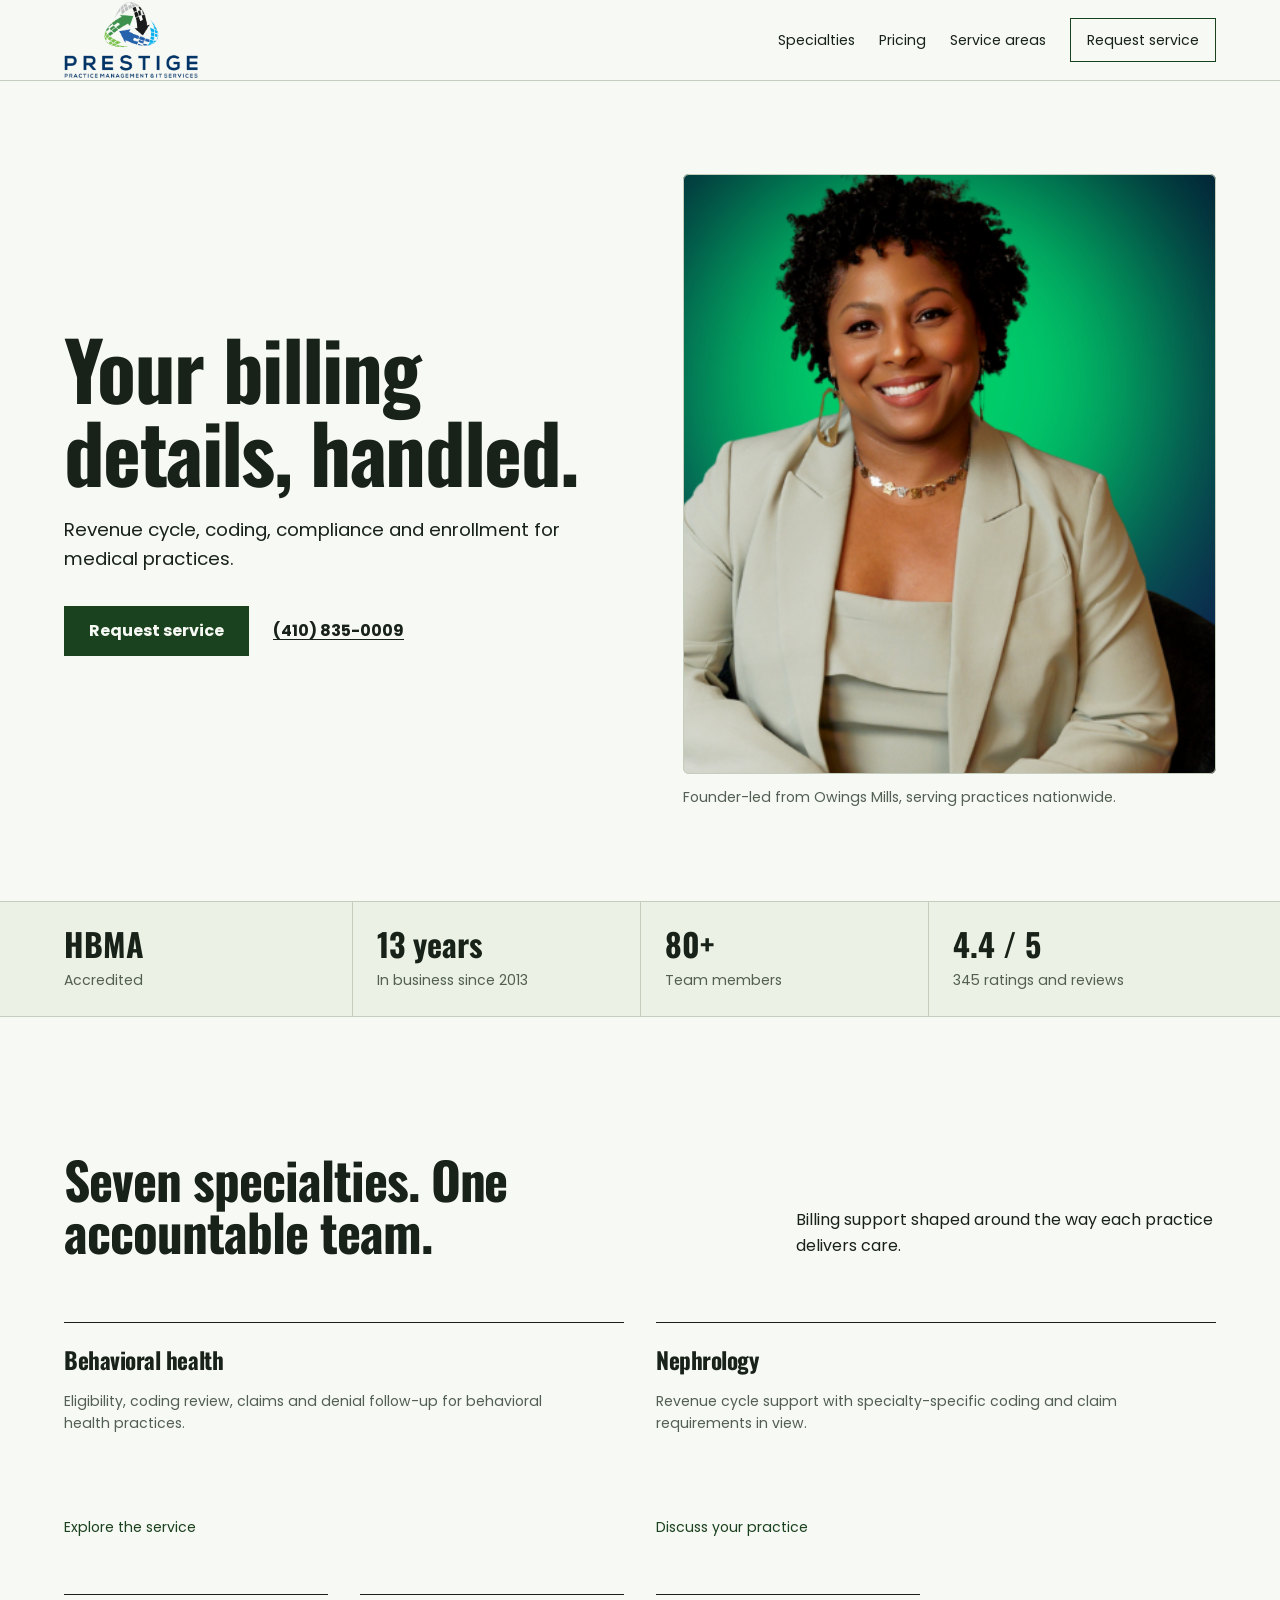
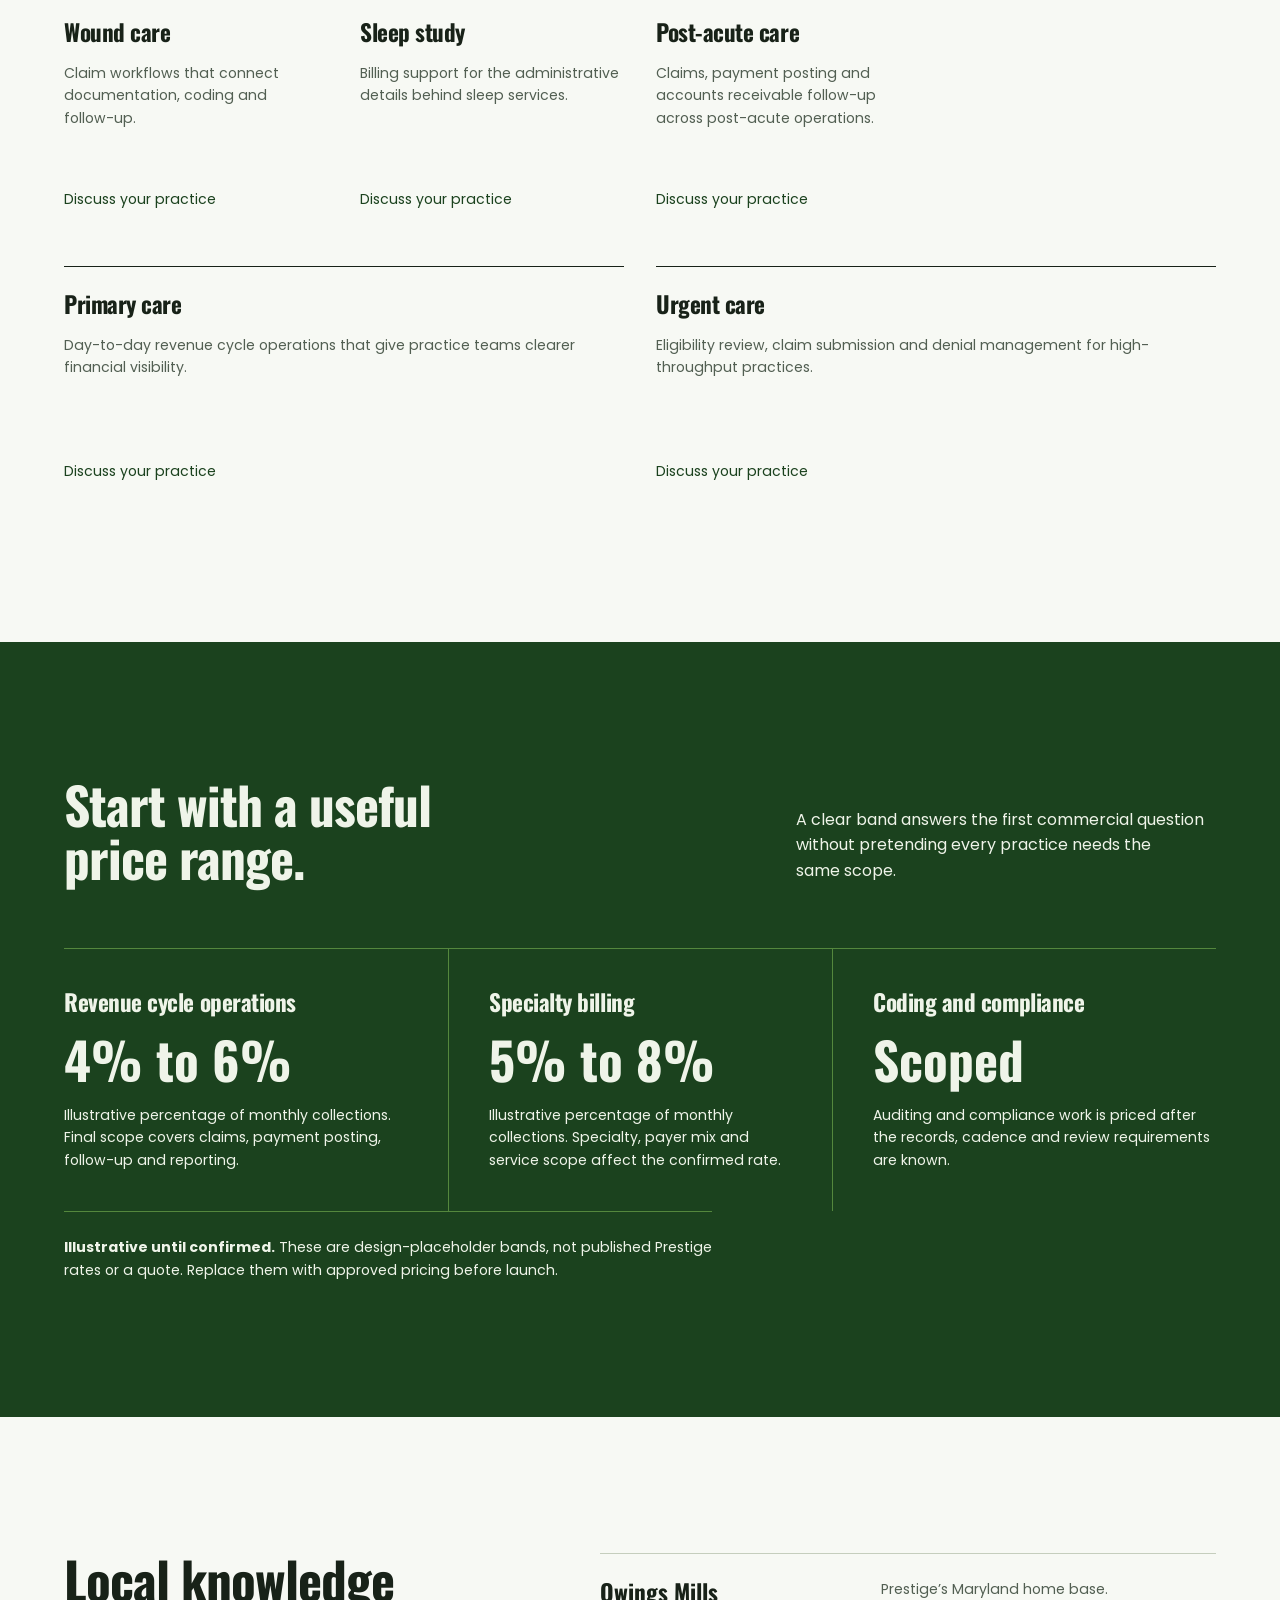
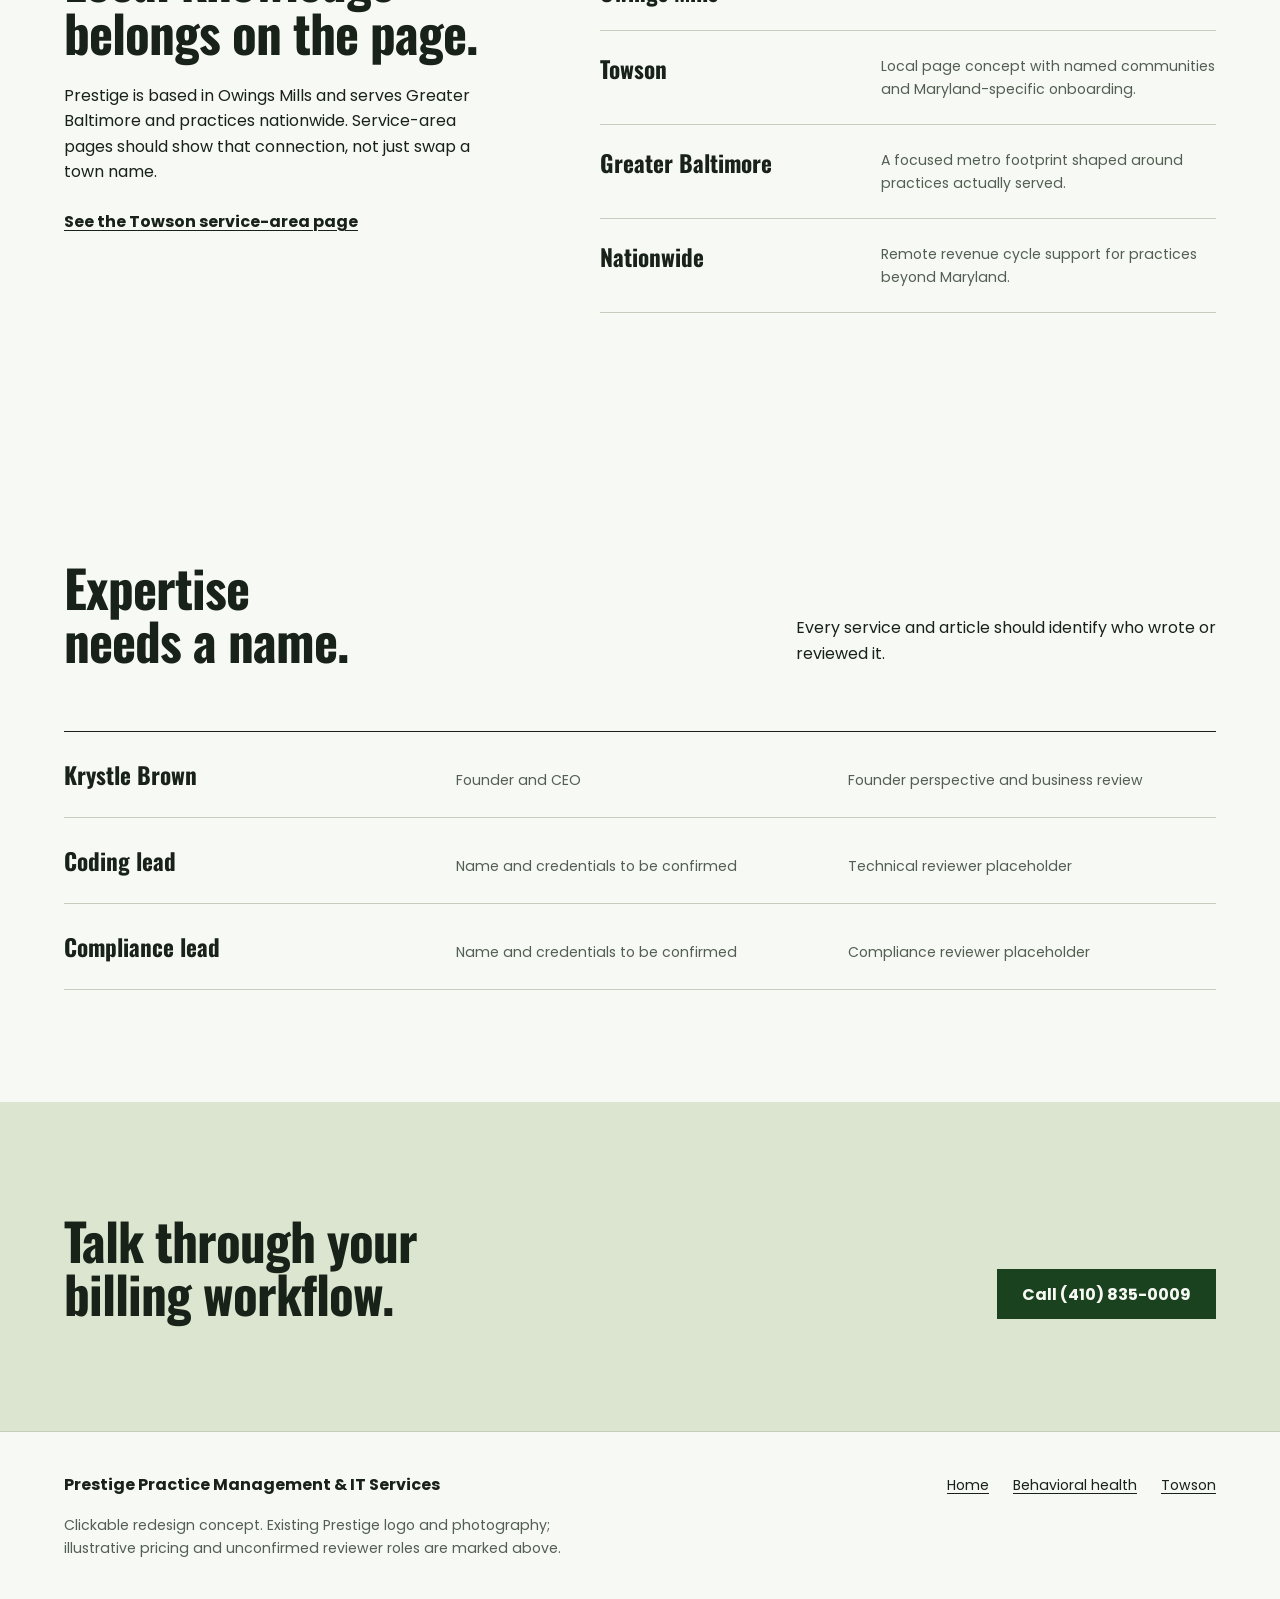
==== index.html @ cbd38032 "Add Prestige PMIT clickable redesign concept" ====
<!doctype html>
<html lang="en">
<head>
  <meta charset="utf-8">
  <meta name="viewport" content="width=device-width,initial-scale=1">
  <title>Prestige PMIT | Medical billing with a Maryland team</title>
  <meta name="description" content="A redesign concept for Prestige Practice Management & IT Services, an HBMA-accredited medical billing team in Owings Mills, Maryland.">
  <link rel="preload" href="assets/krystle-brown-portrait.png" as="image" fetchpriority="high">
  <link rel="stylesheet" href="styles.css">
  <script src="site.js" defer></script>
</head>
<body>
  <a class="skip" href="#main">Skip to content</a>
  <header class="site-header">
    <div class="container nav">
      <a class="brand" href="index.html" aria-label="Prestige PMIT home"><img src="assets/prestige-logo.png" width="1566" height="910" alt="Prestige Practice Management & IT Services"></a>
      <button class="menu-toggle" type="button" aria-expanded="false" aria-controls="nav-links">Menu</button>
      <ul class="nav-links" id="nav-links">
        <li><a href="#specialties">Specialties</a></li>
        <li><a href="#pricing">Pricing</a></li>
        <li><a href="towson.html">Service areas</a></li>
        <li><a class="nav-cta" href="#request">Request service</a></li>
      </ul>
    </div>
  </header>
  <main id="main">
    <section class="hero">
      <div class="container hero-grid">
        <div class="hero-copy">
          <h1>Your billing details, handled.</h1>
          <p class="lead">Revenue cycle, coding, compliance and enrollment for medical practices.</p>
          <div class="hero-actions">
            <a class="button" href="#request">Request service</a>
            <a class="text-link" href="tel:(410) 835-0009">(410) 835-0009</a>
          </div>
        </div>
        <figure class="hero-figure">
          <div class="hero-frame"><img src="assets/krystle-brown-portrait.png" width="400" height="600" alt="Krystle Brown, founder and CEO of Prestige PMIT" fetchpriority="high" decoding="async"></div>
          <figcaption>Founder-led from Owings Mills, serving practices nationwide.</figcaption>
        </figure>
      </div>
    </section>

    <section class="trust" aria-label="Business credentials">
      <div class="container trust-grid">
        <div class="fact"><strong>HBMA</strong><span>Accredited</span></div>
        <div class="fact"><strong>13 years</strong><span>In business since 2013</span></div>
        <div class="fact"><strong>80+</strong><span>Team members</span></div>
        <div class="fact"><strong>4.4 / 5</strong><span>345 ratings and reviews</span></div>
      </div>
    </section>

    <section class="section" id="specialties">
      <div class="container">
        <div class="section-head">
          <h2>Seven specialties. One accountable team.</h2>
          <p>Billing support shaped around the way each practice delivers care.</p>
        </div>
        <div class="specialty-grid">
          <article class="specialty"><a href="behavioral-health.html"><h3>Behavioral health</h3><p>Eligibility, coding review, claims and denial follow-up for behavioral health practices.</p><span class="service-meta">Explore the service</span></a></article>
          <article class="specialty"><a href="#request"><h3>Nephrology</h3><p>Revenue cycle support with specialty-specific coding and claim requirements in view.</p><span class="service-meta">Discuss your practice</span></a></article>
          <article class="specialty"><a href="#request"><h3>Wound care</h3><p>Claim workflows that connect documentation, coding and follow-up.</p><span class="service-meta">Discuss your practice</span></a></article>
          <article class="specialty"><a href="#request"><h3>Sleep study</h3><p>Billing support for the administrative details behind sleep services.</p><span class="service-meta">Discuss your practice</span></a></article>
          <article class="specialty"><a href="#request"><h3>Post-acute care</h3><p>Claims, payment posting and accounts receivable follow-up across post-acute operations.</p><span class="service-meta">Discuss your practice</span></a></article>
          <article class="specialty"><a href="#request"><h3>Primary care</h3><p>Day-to-day revenue cycle operations that give practice teams clearer financial visibility.</p><span class="service-meta">Discuss your practice</span></a></article>
          <article class="specialty"><a href="#request"><h3>Urgent care</h3><p>Eligibility review, claim submission and denial management for high-throughput practices.</p><span class="service-meta">Discuss your practice</span></a></article>
        </div>
      </div>
    </section>

    <section class="section pricing" id="pricing">
      <div class="container">
        <div class="section-head">
          <h2>Start with a useful price range.</h2>
          <p>A clear band answers the first commercial question without pretending every practice needs the same scope.</p>
        </div>
        <div class="price-grid">
          <article class="price"><h3>Revenue cycle operations</h3><div class="amount">4% to 6%</div><p>Illustrative percentage of monthly collections. Final scope covers claims, payment posting, follow-up and reporting.</p></article>
          <article class="price"><h3>Specialty billing</h3><div class="amount">5% to 8%</div><p>Illustrative percentage of monthly collections. Specialty, payer mix and service scope affect the confirmed rate.</p></article>
          <article class="price"><h3>Coding and compliance</h3><div class="amount">Scoped</div><p>Auditing and compliance work is priced after the records, cadence and review requirements are known.</p></article>
        </div>
        <p class="price-note"><strong>Illustrative until confirmed.</strong> These are design-placeholder bands, not published Prestige rates or a quote. Replace them with approved pricing before launch.</p>
      </div>
    </section>

    <section class="section">
      <div class="container local-grid">
        <div class="local-copy">
          <h2>Local knowledge belongs on the page.</h2>
          <p>Prestige is based in Owings Mills and serves Greater Baltimore and practices nationwide. Service-area pages should show that connection, not just swap a town name.</p>
          <a class="text-link" href="towson.html">See the Towson service-area page</a>
        </div>
        <ul class="town-list">
          <li><strong>Owings Mills</strong><span>Prestige’s Maryland home base.</span></li>
          <li><strong>Towson</strong><span>Local page concept with named communities and Maryland-specific onboarding.</span></li>
          <li><strong>Greater Baltimore</strong><span>A focused metro footprint shaped around practices actually served.</span></li>
          <li><strong>Nationwide</strong><span>Remote revenue cycle support for practices beyond Maryland.</span></li>
        </ul>
      </div>
    </section>

    <section class="section section--tight">
      <div class="container">
        <div class="section-head"><h2>Expertise needs a name.</h2><p>Every service and article should identify who wrote or reviewed it.</p></div>
        <div class="authors">
          <div class="author"><strong>Krystle Brown</strong><span>Founder and CEO</span><span>Founder perspective and business review</span></div>
          <div class="author"><strong>Coding lead</strong><span>Name and credentials to be confirmed</span><span>Technical reviewer placeholder</span></div>
          <div class="author"><strong>Compliance lead</strong><span>Name and credentials to be confirmed</span><span>Compliance reviewer placeholder</span></div>
        </div>
      </div>
    </section>

    <section class="close" id="request">
      <div class="container close-grid"><h2>Talk through your billing workflow.</h2><div class="hero-actions"><a class="button" href="tel:(410) 835-0009">Call (410) 835-0009</a></div></div>
    </section>
  </main>
  <footer class="site-footer">
    <div class="container">
      <div class="footer-grid"><strong>Prestige Practice Management & IT Services</strong><nav class="footer-links" aria-label="Footer"><a href="index.html">Home</a><a href="behavioral-health.html">Behavioral health</a><a href="towson.html">Towson</a></nav></div>
      <p class="prototype-note">Clickable redesign concept. Existing Prestige logo and photography; illustrative pricing and unconfirmed reviewer roles are marked above.</p>
    </div>
  </footer>
</body>
</html>
---- styles.css ----
/* Hallmark · theme: custom · idea: "A calm, exact practice ledger for a firm with real proof" · vibe: "editorial, precise, local, assured" · genre: editorial · job: hire · hero: asymmetric founder portrait · nav: quiet edge-aligned bar · footer: contact ledger · posture: committed · axes: light/grotesk-heavy/cool-green · imagery: existing Prestige brand assets
 * pre-emit critique: P4 H5 E4 S5 R4 V4 · weakest: R, seven services could become a generic grid; resolved with an uneven editorial index
 * hero-review: ship · 0 findings
 * finish-review: ship · 0 findings · gap: no before screenshots supplied
 */
@font-face{font-family:Oswald;src:url("assets/oswald.woff2") format("woff2");font-style:normal;font-weight:700;font-display:swap}
@font-face{font-family:Poppins;src:url("assets/poppins-regular.woff2") format("woff2");font-style:normal;font-weight:400;font-display:swap}
@font-face{font-family:Poppins;src:url("assets/poppins-bold.woff2") format("woff2");font-style:normal;font-weight:700;font-display:swap}
:root{
  --color-paper:oklch(98% .008 125);--color-paper-2:oklch(95% .018 125);--color-paper-3:oklch(91% .032 125);
  --color-ink:oklch(24% .025 145);--color-muted:oklch(47% .025 145);--color-rule:oklch(84% .025 130);
  --color-brand:oklch(57% .12 137);--color-brand-deep:oklch(34% .075 145);--color-brand-bright:oklch(76% .18 132);
  --color-accent-ink:oklch(98% .008 125);--color-focus:oklch(60% .17 137);--color-on-dark:oklch(96% .015 125);
  --font-display:Oswald,"Arial Narrow",sans-serif;--font-body:Poppins,system-ui,sans-serif;
  --text-display:clamp(3.6rem,6.3vw,6rem);--text-display-s:clamp(3rem,5vw,4.8rem);--text-section:clamp(2.5rem,4vw,3.6rem);--text-title:1.45rem;--text-lead:1.16rem;--text-md:1rem;--text-sm:.88rem;
  --space-3xs:2px;--space-2xs:4px;--space-xs:8px;--space-sm:12px;--space-md:16px;--space-lg:24px;--space-xl:40px;--space-2xl:64px;--space-3xl:96px;--space-4xl:144px;
  --section-gap-s:112px;--section-gap:136px;--container:1360px;--gutter:64px;--gap-columns:32px;
  --radius-card:6px;--dur-micro:120ms;--dur-short:220ms;--ease-out:cubic-bezier(.16,1,.3,1);--z-nav:300;
}
*{box-sizing:border-box}
html,body{overflow-x:clip}
html{scroll-behavior:smooth;scroll-padding-top:var(--space-3xl);scrollbar-color:var(--color-brand) var(--color-paper-2)}
body{margin:0;background:var(--color-paper);color:var(--color-ink);font-family:var(--font-body);font-size:var(--text-md);line-height:1.6;font-synthesis:none;caret-color:var(--color-brand)}
::selection{background:var(--color-brand-bright);color:var(--color-ink)}
img{display:block;max-width:100%}
a{color:inherit;text-decoration-thickness:1px;text-underline-offset:.2em}
button,a{touch-action:manipulation}
a:focus-visible,button:focus-visible,summary:focus-visible{outline:3px solid var(--color-focus);outline-offset:4px}
h1,h2,h3{margin:0;font-family:var(--font-display);font-weight:700;line-height:1.03;letter-spacing:-.02em;text-wrap:balance;overflow-wrap:break-word;min-width:0}
h1{font-size:var(--text-display);max-width:13ch}
h2{font-size:var(--text-section);max-width:16ch}
h3{font-size:var(--text-title);line-height:1.15;max-width:28ch}
p{margin:0;max-width:65ch;text-wrap:pretty}
ul,ol{margin:0;padding:0}
.container{width:100%;max-width:var(--container);margin-inline:auto;padding-inline:var(--gutter)}
.skip{position:absolute;left:var(--space-md);top:var(--space-md);transform:translateY(-200%);background:var(--color-ink);color:var(--color-on-dark);padding:var(--space-sm) var(--space-md);z-index:var(--z-nav)}
.skip:focus{transform:translateY(0)}
.site-header{border-bottom:1px solid var(--color-rule);background:var(--color-paper);position:relative;z-index:var(--z-nav)}
.nav{min-height:80px;display:flex;align-items:center;justify-content:space-between;gap:var(--space-lg)}
.brand{display:flex;align-items:center;gap:var(--space-md);text-decoration:none;flex-shrink:0}
.brand img{width:134px;height:78px;object-fit:contain}
.nav-links{display:flex;align-items:center;gap:var(--space-lg);list-style:none}
.nav-links a{font-size:var(--text-sm);text-decoration:none;white-space:nowrap}
.nav-links a:hover{color:var(--color-brand-deep);text-decoration:underline}
.nav-links .nav-cta{border:1px solid var(--color-brand-deep);min-height:44px;display:inline-flex;align-items:center;padding-inline:var(--space-md)}
.menu-toggle{display:none;border:1px solid var(--color-rule);background:var(--color-paper);color:var(--color-ink);font:var(--text-md) var(--font-body);min-height:44px;padding-inline:var(--space-md)}
.hero{padding-block:var(--space-xl);min-height:calc(100svh - 80px);display:flex;align-items:center}
.hero-grid{display:grid;grid-template-columns:minmax(0,1.02fr) minmax(0,.98fr);gap:var(--space-2xl);align-items:center;width:100%}
.hero-copy{display:flex;flex-direction:column;align-items:flex-start;gap:var(--space-lg)}
.hero-copy .lead{font-size:var(--text-lead);line-height:1.55;max-width:46ch}
.hero-actions{display:flex;align-items:center;gap:var(--space-lg);flex-wrap:wrap;padding-top:var(--space-xs)}
.button{display:inline-flex;align-items:center;justify-content:center;min-height:50px;padding-inline:var(--space-lg);border:1px solid var(--color-brand-deep);background:var(--color-brand-deep);color:var(--color-accent-ink);font-weight:700;text-decoration:none;white-space:nowrap;transition:background-color var(--dur-micro) var(--ease-out)}
.button:hover,.button:active{background:var(--color-brand)}
.button:disabled,.menu-toggle:disabled{opacity:.55;cursor:not-allowed}
.text-link{font-weight:700;white-space:nowrap}
.hero-figure{margin:0;min-width:0}
.hero-frame{aspect-ratio:4/4.5;overflow:hidden;border-radius:var(--radius-card);outline:1px solid var(--color-rule);outline-offset:-1px;background:var(--color-paper-2)}
.hero-frame img{width:100%;height:100%;object-fit:cover;object-position:76% center}
.hero-figure figcaption{padding-top:var(--space-sm);font-size:var(--text-sm);color:var(--color-muted);font-variant-numeric:tabular-nums}
.trust{border-block:1px solid var(--color-rule);background:var(--color-paper-2)}
.trust-grid{display:grid;grid-template-columns:repeat(4,minmax(0,1fr))}
.fact{padding-block:var(--space-lg);padding-inline:var(--space-lg);border-left:1px solid var(--color-rule)}
.fact:first-child{border-left:0;padding-left:0}
.fact:last-child{padding-right:0}
.fact strong{display:block;font-family:var(--font-display);font-size:2rem;line-height:1.1;font-variant-numeric:tabular-nums}
.fact span{display:block;font-size:var(--text-sm);color:var(--color-muted);padding-top:var(--space-xs)}
.section{padding-block:var(--section-gap)}
.section--tight{padding-block:var(--section-gap-s)}
.section-head{display:grid;grid-template-columns:minmax(0,1fr) minmax(0,1fr);gap:var(--gap-columns);align-items:end;padding-bottom:var(--space-2xl)}
.section-head p{max-width:42ch;justify-self:end}
.specialty-grid{display:grid;grid-template-columns:repeat(12,minmax(0,1fr));gap:var(--gap-columns)}
.specialty{grid-column:span 3;border-top:1px solid var(--color-ink);padding-block:var(--space-lg);display:flex;flex-direction:column;gap:var(--space-md);min-height:240px}
.specialty:nth-child(1),.specialty:nth-child(2){grid-column:span 6}
.specialty:nth-child(6),.specialty:nth-child(7){grid-column:span 6}
.specialty p{font-size:var(--text-sm);color:var(--color-muted)}
.specialty a{display:flex;flex-direction:column;gap:var(--space-md);text-decoration:none;flex:1}
.specialty a:hover h3{color:var(--color-brand-deep);text-decoration:underline;text-decoration-thickness:1px}
.specialty .service-meta{margin-top:auto;font-size:var(--text-sm);color:var(--color-brand-deep)}
.pricing{background:var(--color-brand-deep);color:var(--color-on-dark)}
.pricing .section-head p{color:var(--color-on-dark)}
.price-grid{display:grid;grid-template-columns:repeat(3,minmax(0,1fr));border-top:1px solid var(--color-brand)}
.price{padding-block:var(--space-xl);padding-inline:var(--space-xl);border-left:1px solid var(--color-brand)}
.price:first-child{border-left:0;padding-left:0}
.price:last-child{padding-right:0}
.price h3{font-size:var(--text-title)}
.price .amount{font-family:var(--font-display);font-size:clamp(2.8rem,4vw,4.2rem);line-height:1.1;padding-block:var(--space-md);font-variant-numeric:tabular-nums}
.price p{font-size:var(--text-sm);max-width:45ch;font-variant-numeric:tabular-nums}
.price-note{border-top:1px solid var(--color-brand);padding-top:var(--space-lg);font-size:var(--text-sm);max-width:72ch;font-variant-numeric:tabular-nums}
.local-grid{display:grid;grid-template-columns:minmax(0,5fr) minmax(0,7fr);gap:var(--space-3xl);align-items:start}
.local-copy{display:flex;flex-direction:column;gap:var(--space-lg);align-items:flex-start}
.town-list{list-style:none;border-top:1px solid var(--color-rule)}
.town-list li{display:grid;grid-template-columns:minmax(0,1fr) minmax(0,1.3fr);gap:var(--space-lg);padding-block:var(--space-lg);border-bottom:1px solid var(--color-rule)}
.town-list strong{font-family:var(--font-display);font-size:var(--text-title);line-height:1.2}
.town-list span{color:var(--color-muted);font-size:var(--text-sm)}
.authors{border-top:1px solid var(--color-ink)}
.author{display:grid;grid-template-columns:minmax(0,4fr) minmax(0,4fr) minmax(0,4fr);gap:var(--space-lg);padding-block:var(--space-lg);border-bottom:1px solid var(--color-rule);align-items:baseline}
.author strong{font-family:var(--font-display);font-size:var(--text-title)}
.author span{font-size:var(--text-sm);color:var(--color-muted)}
.close{padding-block:var(--section-gap-s);background:var(--color-paper-3)}
.close-grid{display:flex;align-items:end;justify-content:space-between;gap:var(--space-xl)}
.close h2{max-width:14ch}
.site-footer{padding-block:var(--space-xl);border-top:1px solid var(--color-rule)}
.footer-grid{display:flex;align-items:center;justify-content:space-between;gap:var(--space-lg)}
.footer-links{display:flex;gap:var(--space-lg);flex-wrap:wrap;font-size:var(--text-sm)}
.prototype-note{font-size:var(--text-sm);color:var(--color-muted);max-width:60ch;padding-top:var(--space-md)}
.page-intro{padding-block:var(--space-xl);border-bottom:1px solid var(--color-rule)}
.page-intro .container{display:flex;justify-content:space-between;gap:var(--space-lg);font-size:var(--text-sm);color:var(--color-muted)}
.breadcrumbs{display:flex;gap:var(--space-sm);list-style:none;flex-wrap:wrap}
.breadcrumbs a{white-space:nowrap}
.split{display:grid;grid-template-columns:minmax(0,5fr) minmax(0,7fr);gap:var(--space-3xl);align-items:start}
.split-copy{display:flex;flex-direction:column;gap:var(--space-lg)}
.check-list{list-style:none;border-top:1px solid var(--color-ink)}
.check-list li{padding-block:var(--space-lg);border-bottom:1px solid var(--color-rule);display:grid;grid-template-columns:minmax(0,1fr) minmax(0,1.4fr);gap:var(--space-lg)}
.check-list strong{font-family:var(--font-display);font-size:var(--text-title);line-height:1.2}
.check-list span{font-size:var(--text-sm);color:var(--color-muted)}
.steps{counter-reset:steps;list-style:none;display:grid;grid-template-columns:repeat(4,minmax(0,1fr));gap:var(--gap-columns)}
.steps li{counter-increment:steps;border-top:1px solid var(--color-ink);padding-top:var(--space-lg)}
.steps li::before{content:counter(steps);display:block;font-family:var(--font-display);font-size:3rem;line-height:1;color:var(--color-brand);font-variant-numeric:tabular-nums;padding-bottom:var(--space-lg)}
.steps h3{padding-bottom:var(--space-md)}
.steps p{font-size:var(--text-sm);color:var(--color-muted)}
.byline{display:flex;gap:var(--space-lg);align-items:center;border-block:1px solid var(--color-rule);padding-block:var(--space-lg)}
.byline img{width:72px;height:72px;object-fit:cover;object-position:90% center;border-radius:50%}
.byline p{font-size:var(--text-sm)}
.table-wrap{overflow-x:auto}
table{width:100%;border-collapse:collapse;text-align:left}
th{font-size:var(--text-sm);font-weight:700;color:var(--color-muted);padding-block:var(--space-md);border-bottom:1px solid var(--color-ink);white-space:nowrap}
td{padding-block:var(--space-lg);padding-right:var(--space-lg);border-bottom:1px solid var(--color-rule);vertical-align:top}
td:first-child{font-weight:700}
.faq{border-top:1px solid var(--color-ink)}
details{border-bottom:1px solid var(--color-rule)}
summary{cursor:pointer;list-style:none;font-family:var(--font-display);font-size:var(--text-title);line-height:1.3;padding-block:var(--space-lg);padding-right:var(--space-xl);position:relative}
summary::-webkit-details-marker{display:none}
summary::after{content:"+";position:absolute;right:0;top:var(--space-lg);font-family:var(--font-body)}
details[open] summary::after{content:"−"}
details p{padding-bottom:var(--space-lg);max-width:62ch}
@media(max-width:1100px){
  :root{--gutter:40px;--gap-columns:24px}
  .nav-links{gap:var(--space-md)}
  .nav-links a{font-size:var(--text-sm)}
  .brand img{width:112px}
  .hero-grid{gap:var(--space-xl)}
  .specialty{grid-column:span 6}
}
@media(max-width:800px){
  :root{--gutter:24px;--section-gap:96px;--section-gap-s:80px;--text-display:clamp(3.2rem,10vw,4.8rem);--text-section:clamp(2.35rem,8vw,3.3rem)}
  .menu-toggle{display:block}
  .nav-links{display:none;position:absolute;left:0;right:0;top:80px;background:var(--color-paper);border-bottom:1px solid var(--color-rule);padding:var(--space-lg) var(--gutter);flex-direction:column;align-items:flex-start}
  .nav-links.is-open{display:flex}
  .hero{min-height:auto;padding-block:var(--space-2xl)}
  .hero-grid,.section-head,.local-grid,.split{grid-template-columns:minmax(0,1fr);gap:var(--space-xl)}
  .hero-frame{aspect-ratio:4/4}
  .section-head p{justify-self:start}
  .trust-grid{grid-template-columns:repeat(2,minmax(0,1fr))}
  .fact:nth-child(3){border-left:0;padding-left:0}
  .fact:nth-child(n+3){border-top:1px solid var(--color-rule)}
  .price-grid{grid-template-columns:minmax(0,1fr)}
  .price{border-left:0;border-top:1px solid var(--color-brand);padding-inline:0}
  .price:first-child{border-top:0}
  .steps{grid-template-columns:repeat(2,minmax(0,1fr))}
  .close-grid,.footer-grid{align-items:flex-start;flex-direction:column}
}
@media(max-width:520px){
  :root{--gutter:20px;--gap-columns:16px}
  .brand img{width:102px;height:64px}
  .nav{min-height:72px}
  .nav-links{top:72px}
  .hero{padding-block:var(--space-xl)}
  .hero-copy{gap:var(--space-md)}
  .hero-actions{align-items:flex-start;flex-direction:column;gap:var(--space-md)}
  .hero-frame{aspect-ratio:4/4.2}
  .trust-grid{grid-template-columns:minmax(0,1fr)}
  .fact,.fact:first-child,.fact:nth-child(3){border-left:0;border-top:1px solid var(--color-rule);padding-inline:0}
  .fact:first-child{border-top:0}
  .specialty-grid{grid-template-columns:minmax(0,1fr)}
  .specialty,.specialty:nth-child(1),.specialty:nth-child(2),.specialty:nth-child(6),.specialty:nth-child(7){grid-column:1;min-height:0}
  .author{grid-template-columns:minmax(0,1fr);gap:var(--space-xs)}
  .town-list li,.check-list li{grid-template-columns:minmax(0,1fr);gap:var(--space-sm)}
  .steps{grid-template-columns:minmax(0,1fr)}
  .page-intro .container{flex-direction:column;gap:var(--space-xs)}
  .byline{align-items:flex-start}
  .table-wrap{overflow:visible}
  .table-wrap table,.table-wrap tbody,.table-wrap tr,.table-wrap td{display:block;width:100%}
  .table-wrap thead{display:none}
  .table-wrap tr{padding-block:var(--space-md);border-bottom:1px solid var(--color-brand)}
  .table-wrap td{border:0;padding-block:var(--space-xs);padding-right:0;font-variant-numeric:tabular-nums}
  .table-wrap td::before{content:attr(data-label);display:block;font-size:var(--text-sm);font-weight:400;color:var(--color-on-dark);padding-bottom:var(--space-2xs)}
  .footer-links{flex-direction:column;gap:var(--space-md)}
}
@media(prefers-reduced-motion:reduce){html{scroll-behavior:auto}.button{transition:none}}
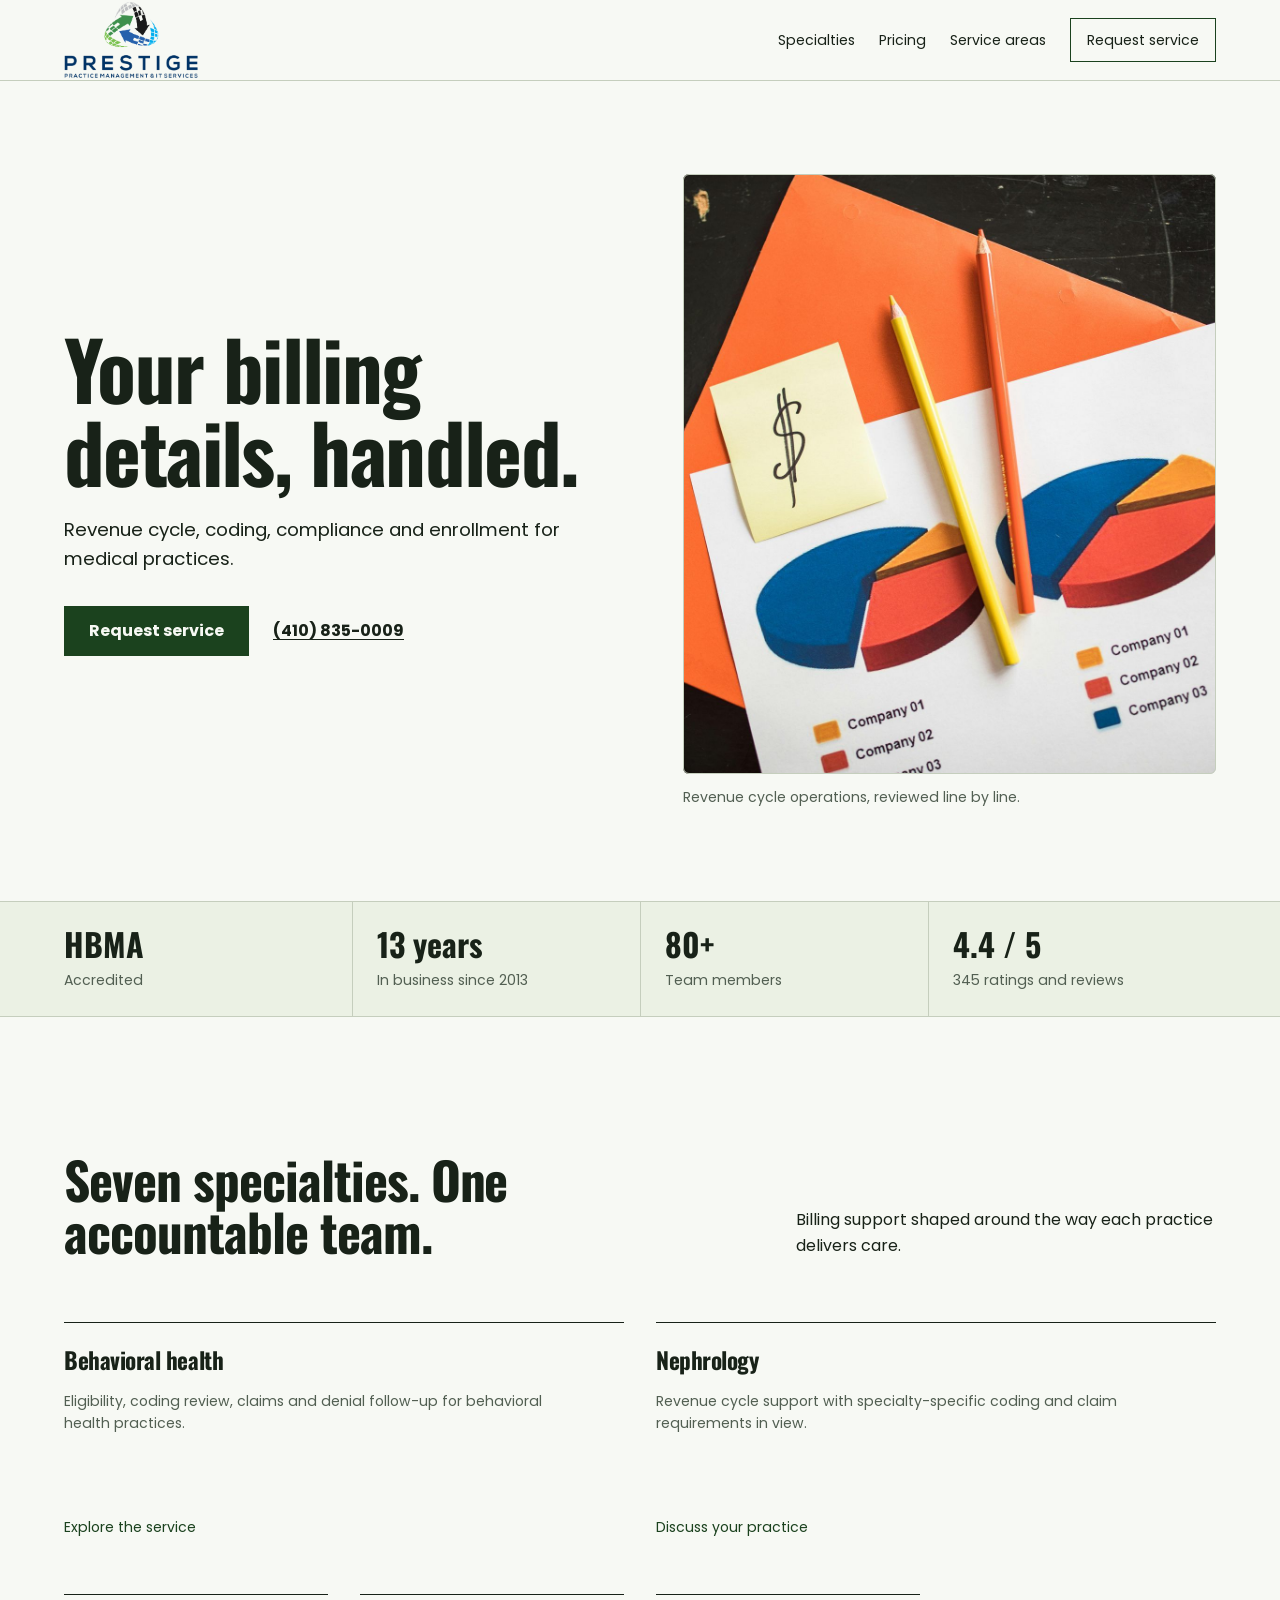
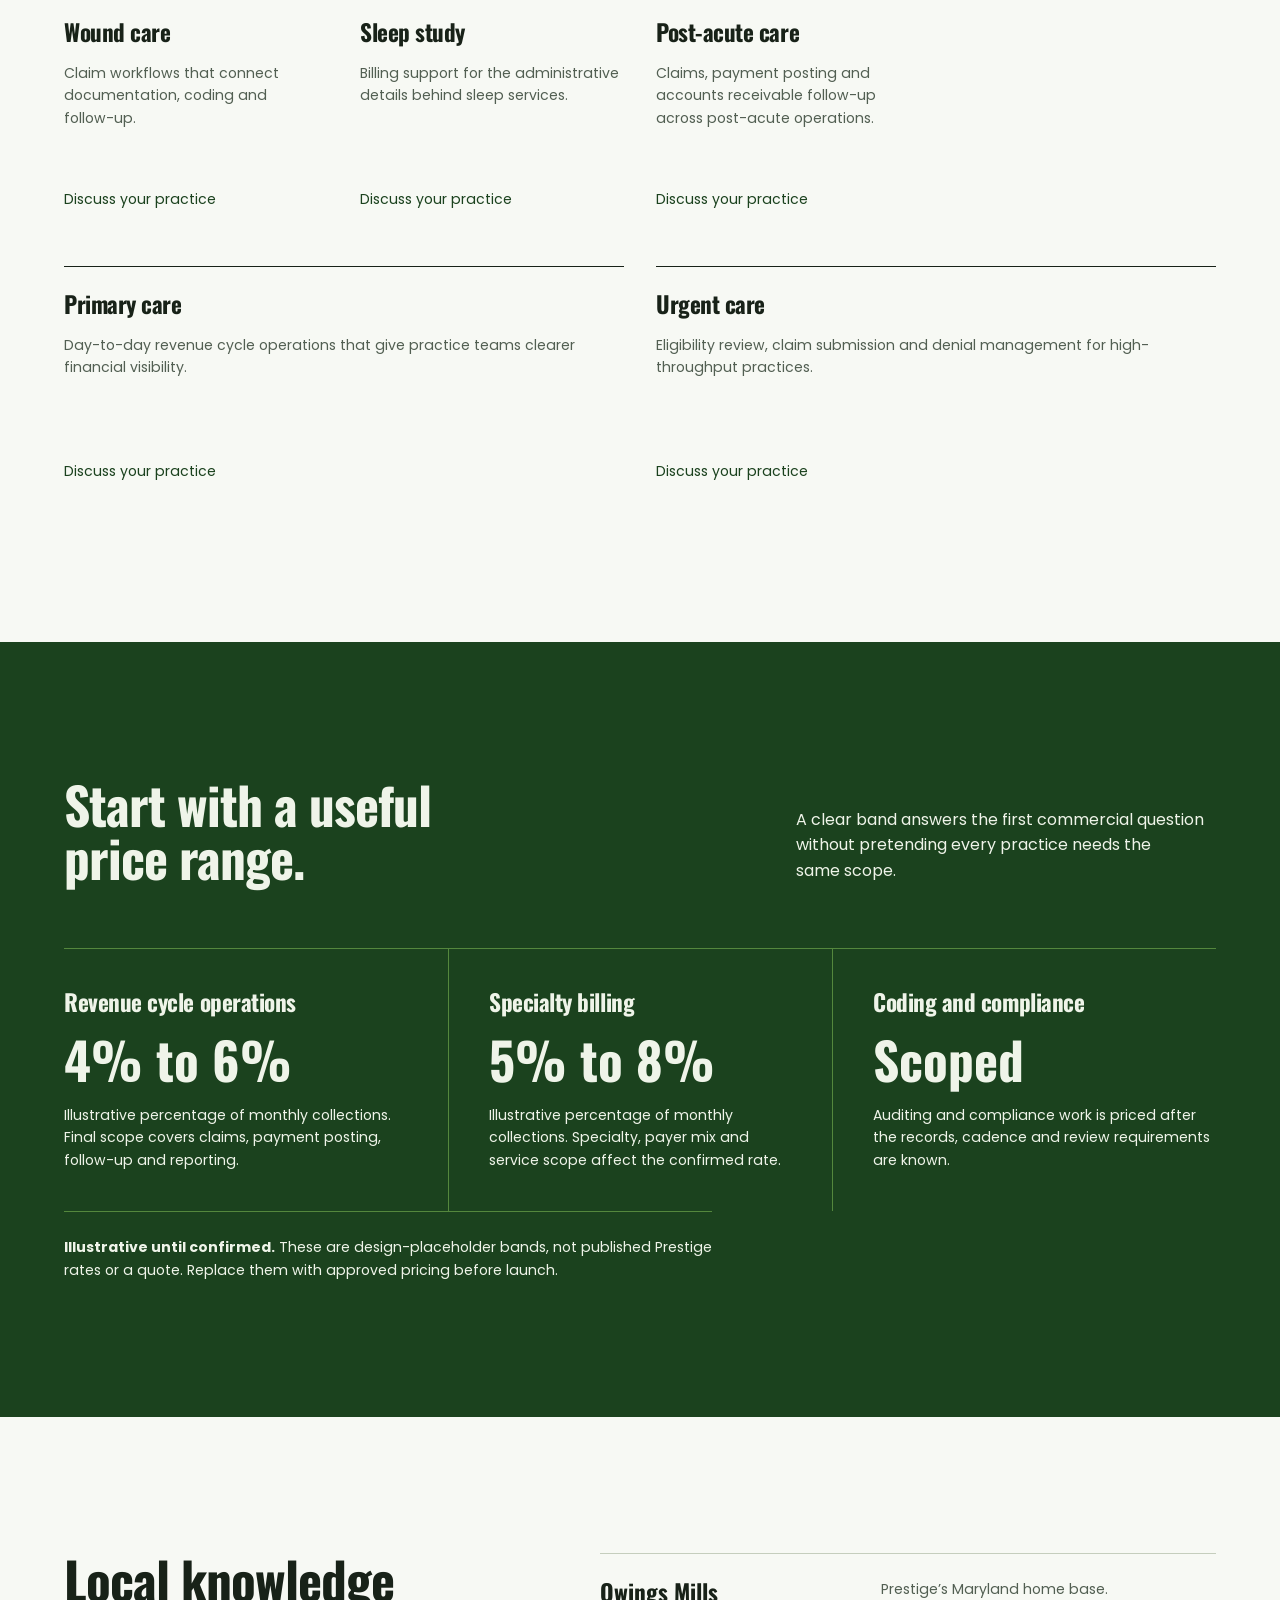
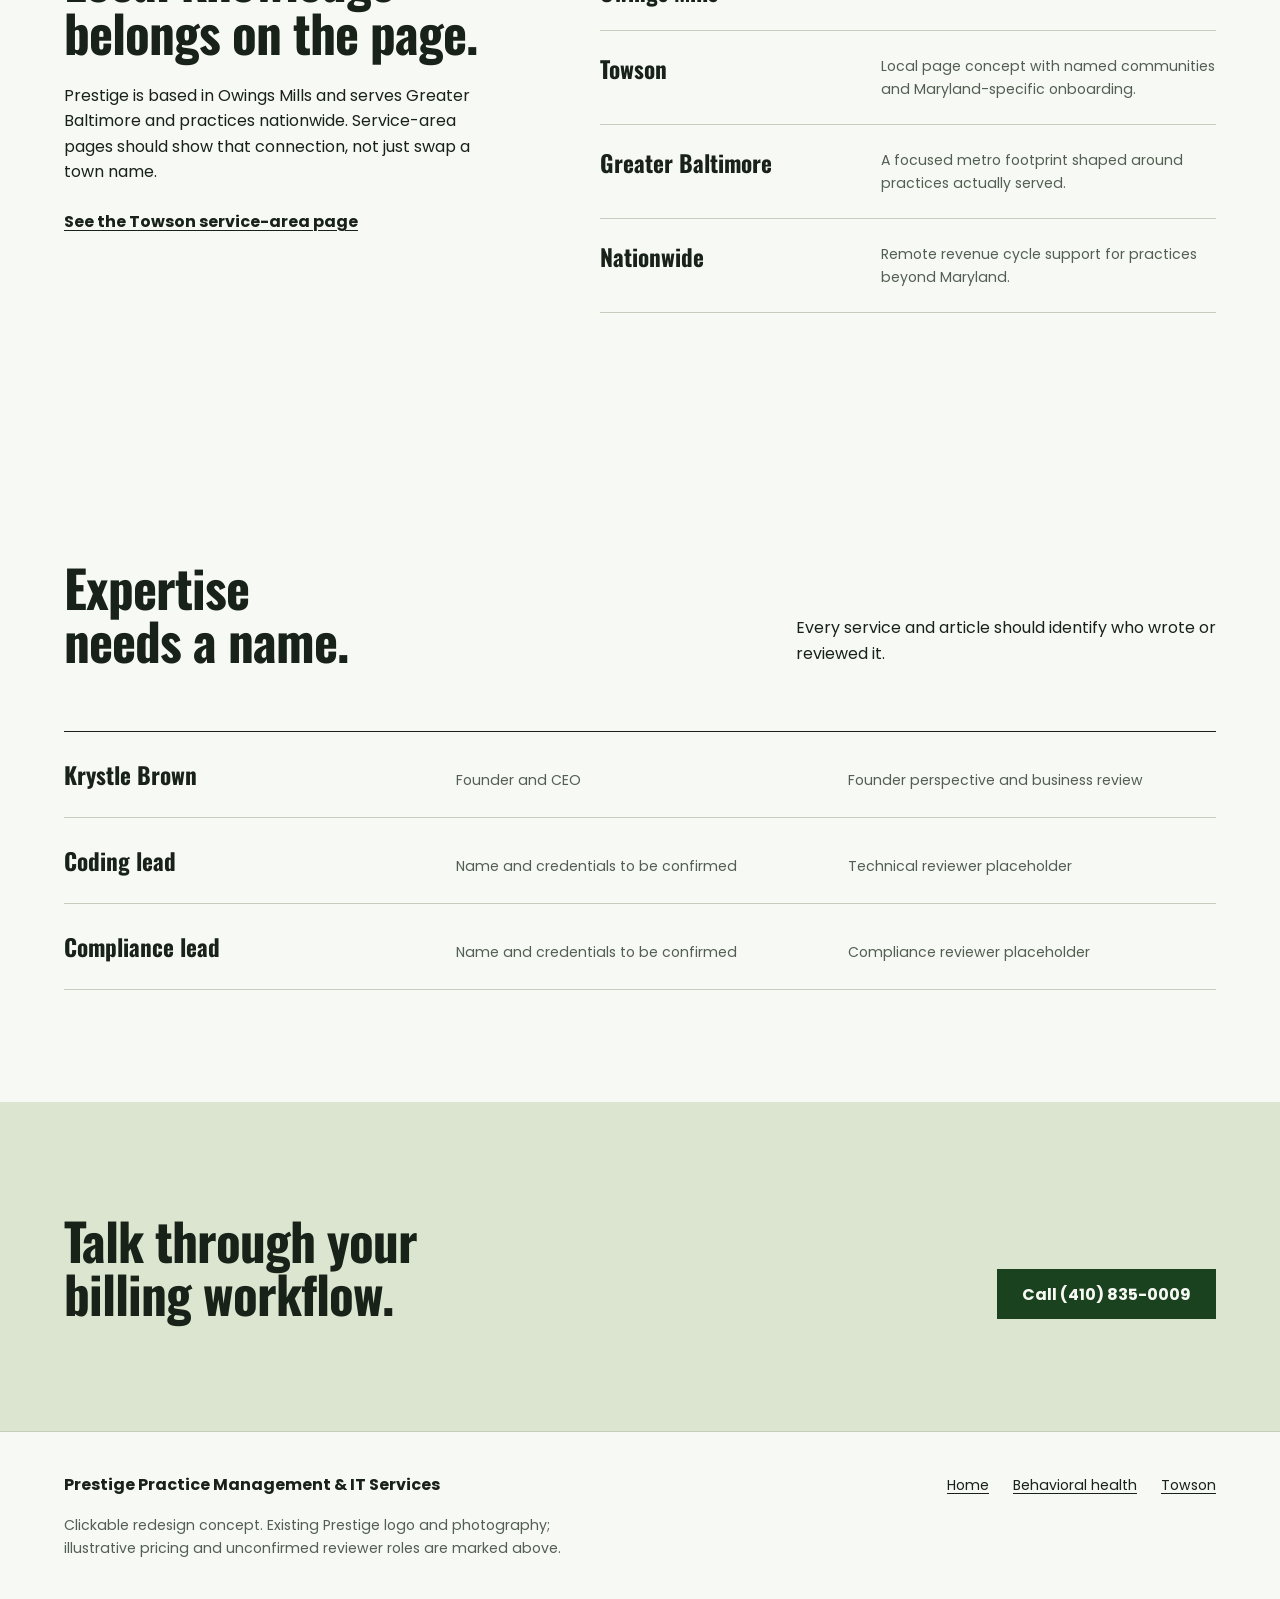
==== commit 36ec0522: "Replace founder hero with revenue cycle image" ====
--- a/index.html
+++ b/index.html
@@ -5,7 +5,7 @@
   <meta name="viewport" content="width=device-width,initial-scale=1">
   <title>Prestige PMIT | Medical billing with a Maryland team</title>
   <meta name="description" content="A redesign concept for Prestige Practice Management & IT Services, an HBMA-accredited medical billing team in Owings Mills, Maryland.">
-  <link rel="preload" href="assets/krystle-brown-portrait.png" as="image" fetchpriority="high">
+  <link rel="preload" href="assets/revenue-cycle.jpg" as="image" fetchpriority="high">
   <link rel="stylesheet" href="styles.css">
   <script src="site.js" defer></script>
 </head>
@@ -35,8 +35,8 @@
           </div>
         </div>
         <figure class="hero-figure">
-          <div class="hero-frame"><img src="assets/krystle-brown-portrait.png" width="400" height="600" alt="Krystle Brown, founder and CEO of Prestige PMIT" fetchpriority="high" decoding="async"></div>
-          <figcaption>Founder-led from Owings Mills, serving practices nationwide.</figcaption>
+          <div class="hero-frame"><img src="assets/revenue-cycle.jpg" width="1920" height="1280" alt="Revenue cycle charts, a folder and billing notes on a desk" style="object-position:center" fetchpriority="high" decoding="async"></div>
+          <figcaption>Revenue cycle operations, reviewed line by line.</figcaption>
         </figure>
       </div>
     </section>
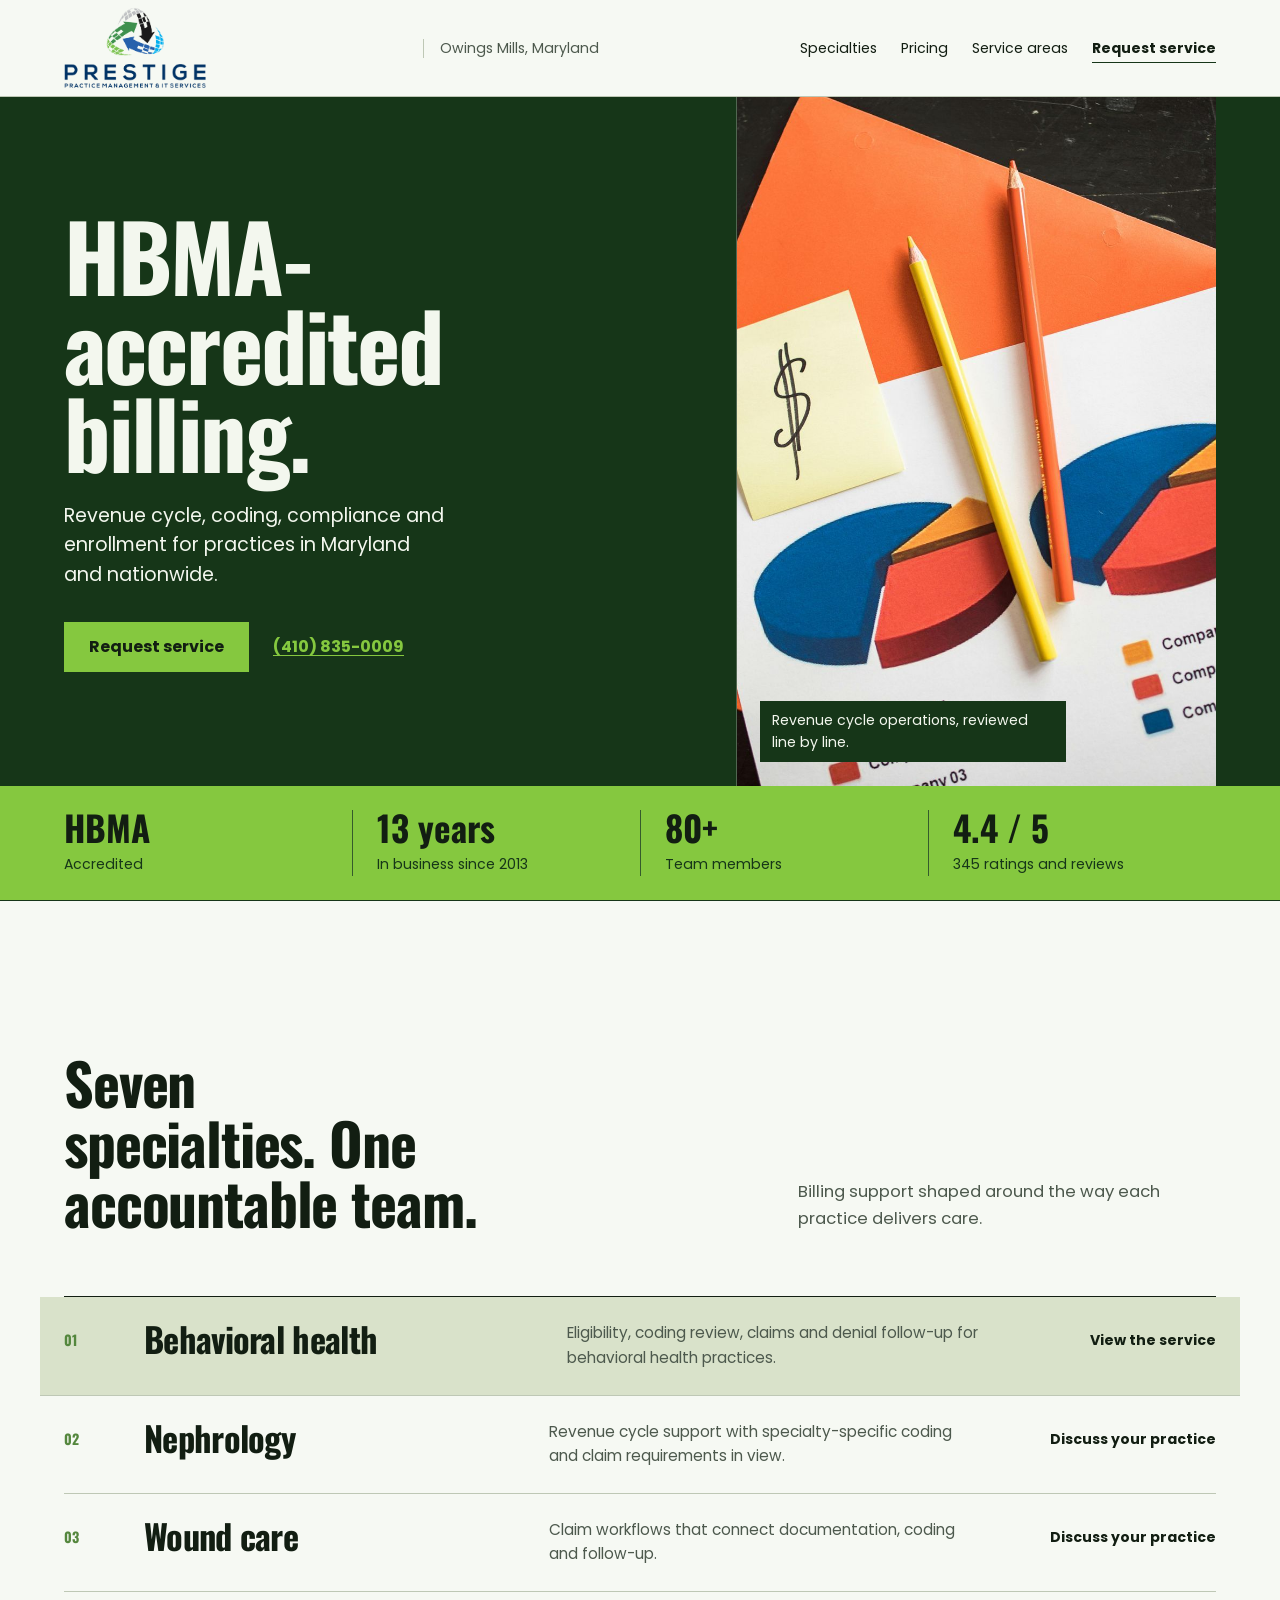
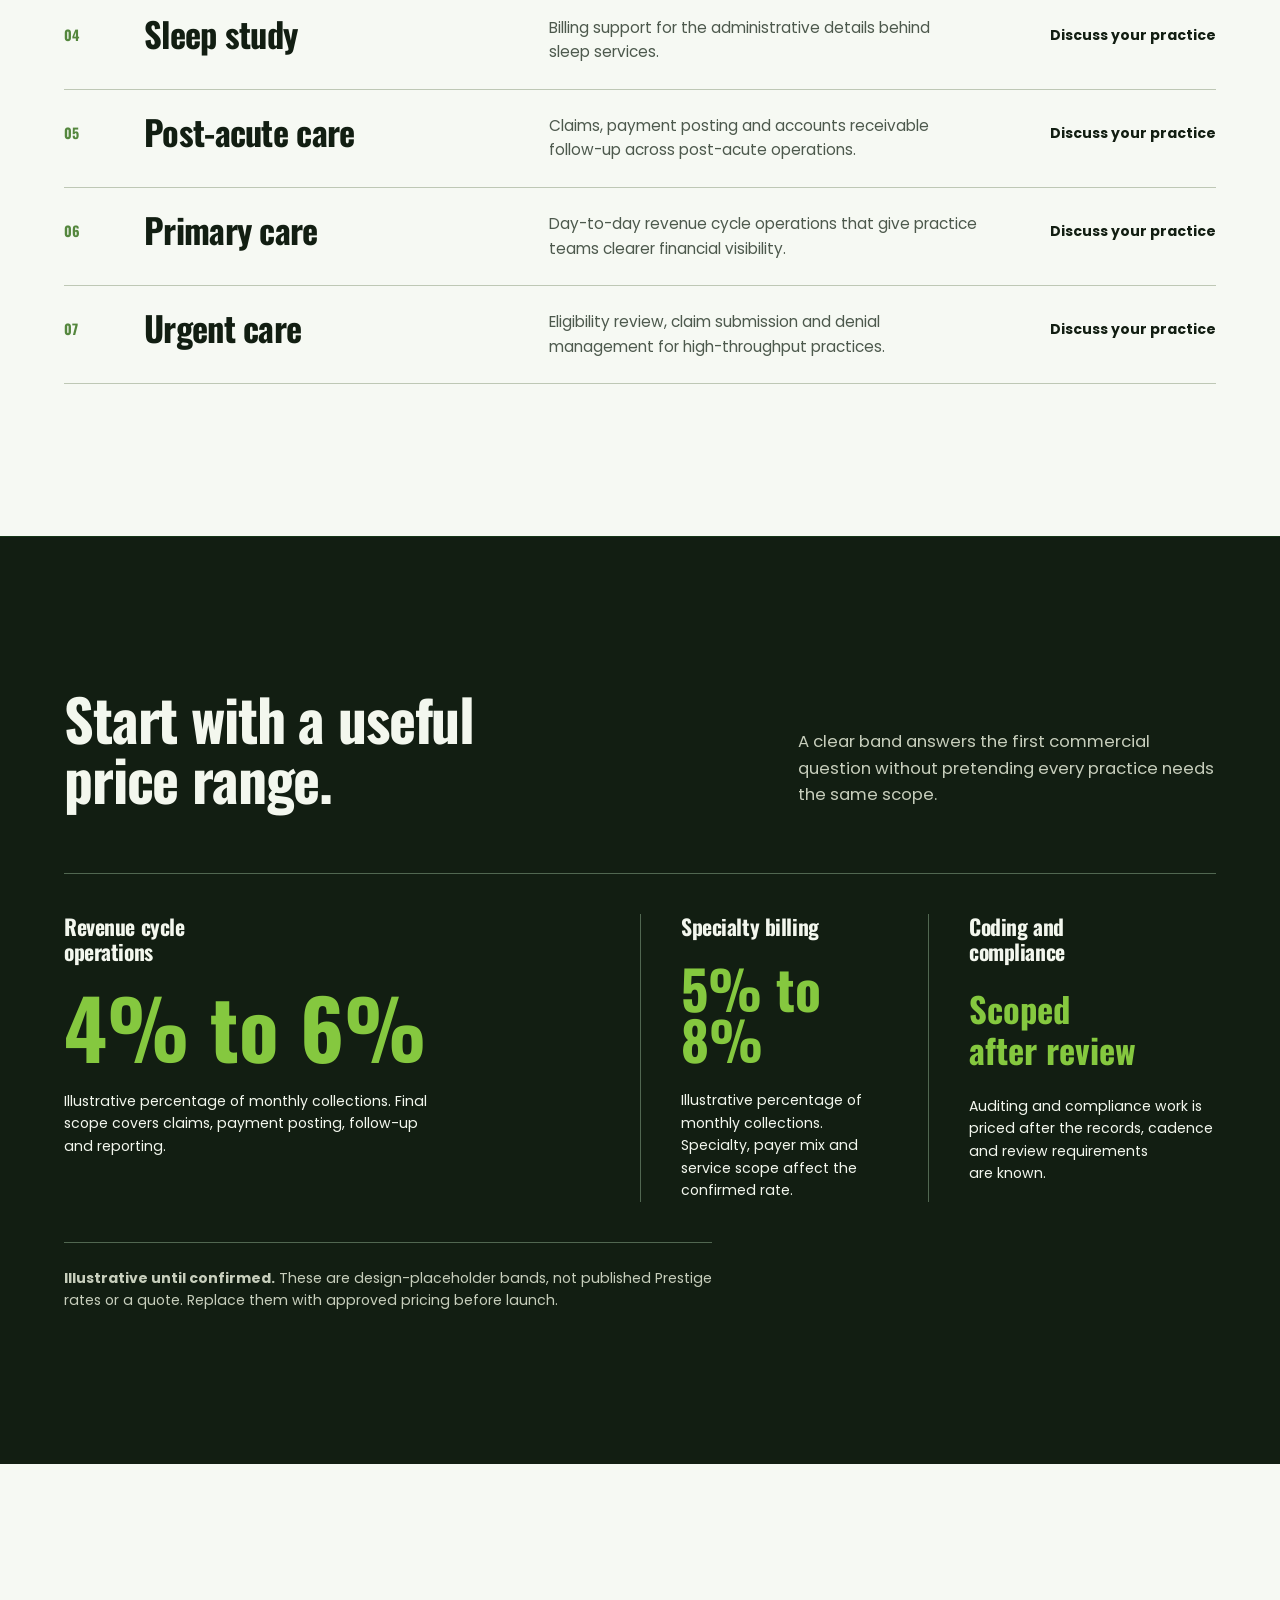
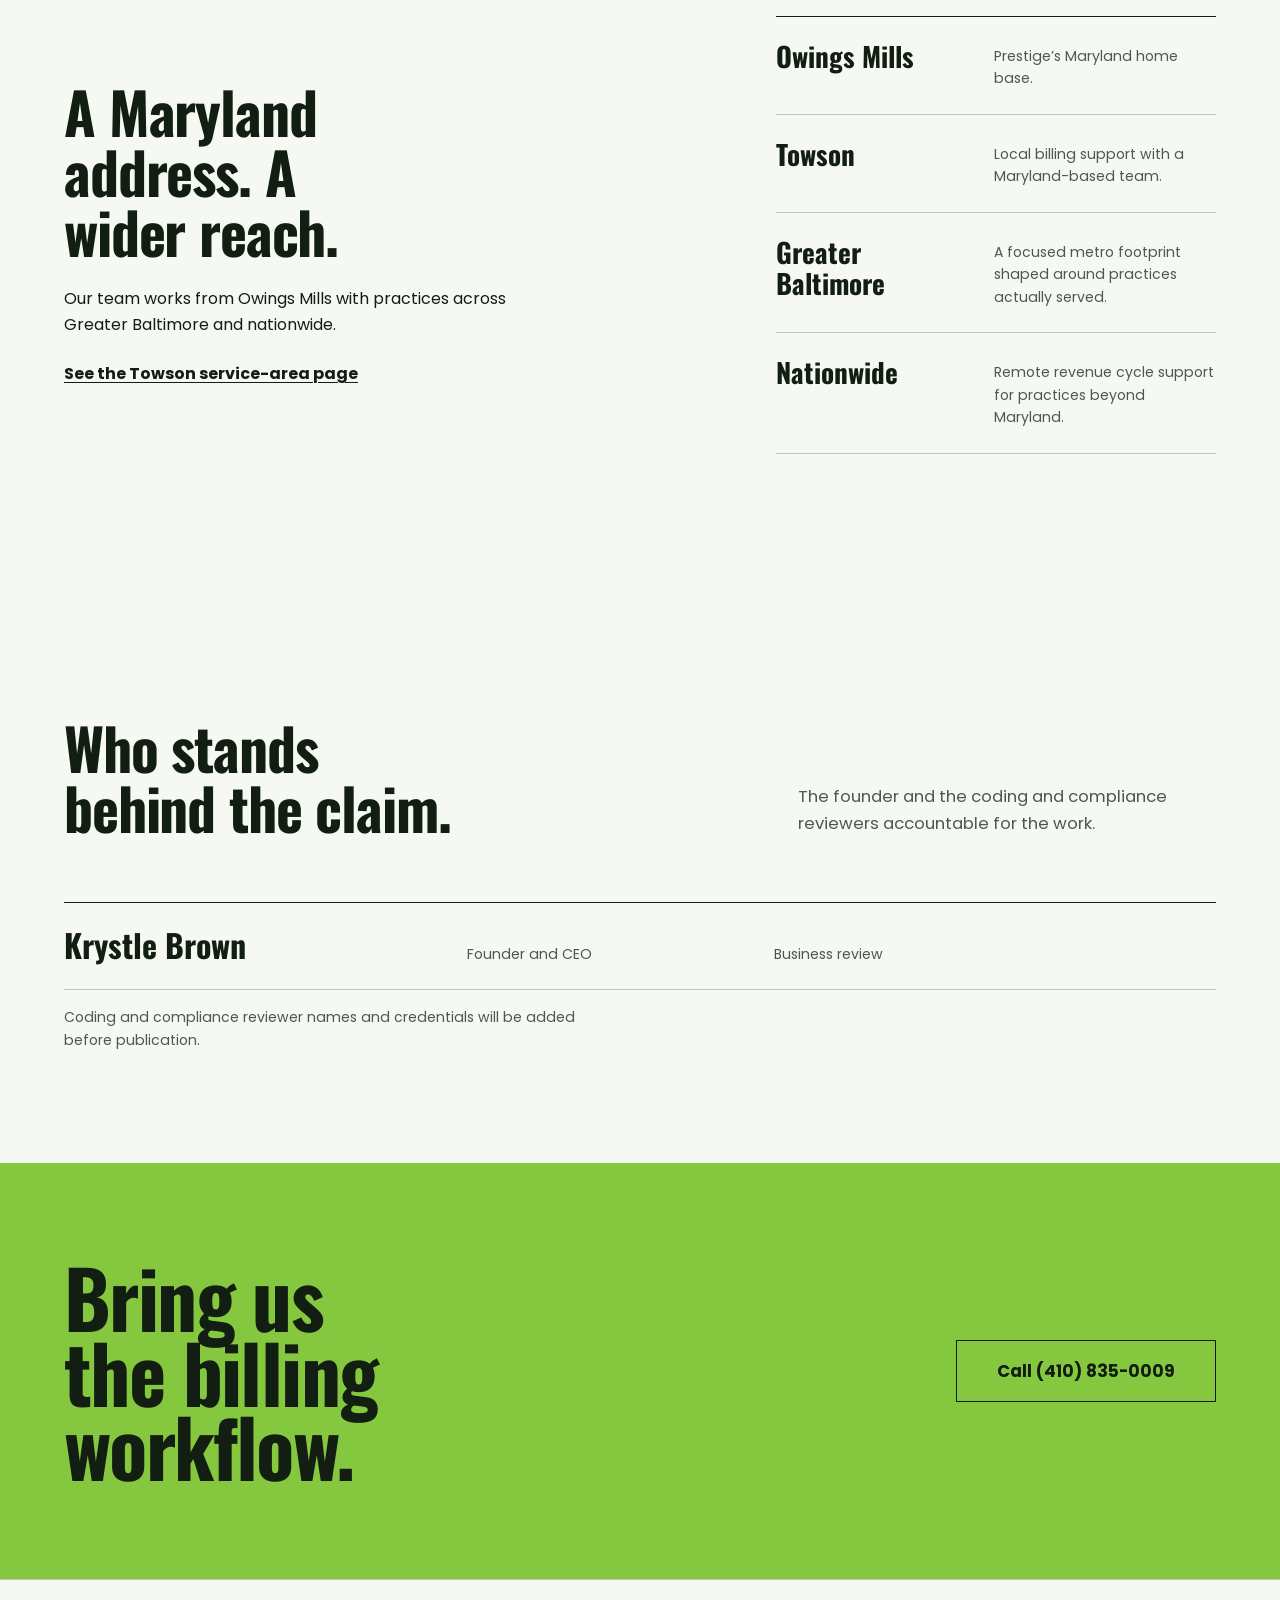
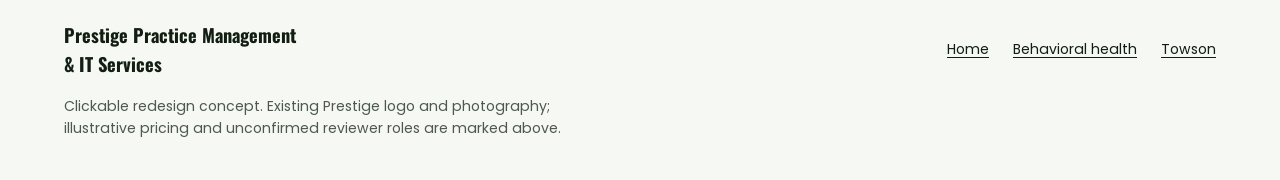
==== commit 7ddc9f73: "Elevate editorial design and remove founder hero" ====
--- a/index.html
+++ b/index.html
@@ -6,14 +6,14 @@
   <title>Prestige PMIT | Medical billing with a Maryland team</title>
   <meta name="description" content="A redesign concept for Prestige Practice Management & IT Services, an HBMA-accredited medical billing team in Owings Mills, Maryland.">
   <link rel="preload" href="assets/revenue-cycle.jpg" as="image" fetchpriority="high">
-  <link rel="stylesheet" href="styles.css">
+  <link rel="stylesheet" href="styles-v2.css">
   <script src="site.js" defer></script>
 </head>
 <body>
   <a class="skip" href="#main">Skip to content</a>
   <header class="site-header">
     <div class="container nav">
-      <a class="brand" href="index.html" aria-label="Prestige PMIT home"><img src="assets/prestige-logo.png" width="1566" height="910" alt="Prestige Practice Management & IT Services"></a>
+      <a class="brand" href="index.html" aria-label="Prestige PMIT home"><img src="assets/prestige-logo.png" width="1566" height="910" alt="Prestige Practice Management & IT Services"></a><span class="brand-note">Owings Mills, Maryland</span>
       <button class="menu-toggle" type="button" aria-expanded="false" aria-controls="nav-links">Menu</button>
       <ul class="nav-links" id="nav-links">
         <li><a href="#specialties">Specialties</a></li>
@@ -24,14 +24,14 @@
     </div>
   </header>
   <main id="main">
-    <section class="hero">
+    <section class="hero hero--home" data-od-id="hero">
       <div class="container hero-grid">
         <div class="hero-copy">
-          <h1>Your billing details, handled.</h1>
-          <p class="lead">Revenue cycle, coding, compliance and enrollment for medical practices.</p>
+          <h1>HBMA-accredited billing.</h1>
+          <p class="lead">Revenue cycle, coding, compliance and enrollment for practices in Maryland and nationwide.</p>
           <div class="hero-actions">
             <a class="button" href="#request">Request service</a>
-            <a class="text-link" href="tel:(410) 835-0009">(410) 835-0009</a>
+            <a class="text-link" href="tel:+14108350009">(410) 835-0009</a>
           </div>
         </div>
         <figure class="hero-figure">
@@ -41,7 +41,7 @@
       </div>
     </section>
 
-    <section class="trust" aria-label="Business credentials">
+    <section class="trust" aria-label="Business credentials" data-od-id="credentials">
       <div class="container trust-grid">
         <div class="fact"><strong>HBMA</strong><span>Accredited</span></div>
         <div class="fact"><strong>13 years</strong><span>In business since 2013</span></div>
@@ -50,14 +50,14 @@
       </div>
     </section>
 
-    <section class="section" id="specialties">
+    <section class="section" id="specialties" data-od-id="specialties">
       <div class="container">
         <div class="section-head">
           <h2>Seven specialties. One accountable team.</h2>
           <p>Billing support shaped around the way each practice delivers care.</p>
         </div>
         <div class="specialty-grid">
-          <article class="specialty"><a href="behavioral-health.html"><h3>Behavioral health</h3><p>Eligibility, coding review, claims and denial follow-up for behavioral health practices.</p><span class="service-meta">Explore the service</span></a></article>
+          <article class="specialty"><a href="behavioral-health.html"><h3>Behavioral health</h3><p>Eligibility, coding review, claims and denial follow-up for behavioral health practices.</p><span class="service-meta">View the service</span></a></article>
           <article class="specialty"><a href="#request"><h3>Nephrology</h3><p>Revenue cycle support with specialty-specific coding and claim requirements in view.</p><span class="service-meta">Discuss your practice</span></a></article>
           <article class="specialty"><a href="#request"><h3>Wound care</h3><p>Claim workflows that connect documentation, coding and follow-up.</p><span class="service-meta">Discuss your practice</span></a></article>
           <article class="specialty"><a href="#request"><h3>Sleep study</h3><p>Billing support for the administrative details behind sleep services.</p><span class="service-meta">Discuss your practice</span></a></article>
@@ -68,50 +68,49 @@
       </div>
     </section>
 
-    <section class="section pricing" id="pricing">
+    <section class="section pricing" id="pricing" data-od-id="pricing">
       <div class="container">
         <div class="section-head">
           <h2>Start with a useful price range.</h2>
           <p>A clear band answers the first commercial question without pretending every practice needs the same scope.</p>
         </div>
-        <div class="price-grid">
-          <article class="price"><h3>Revenue cycle operations</h3><div class="amount">4% to 6%</div><p>Illustrative percentage of monthly collections. Final scope covers claims, payment posting, follow-up and reporting.</p></article>
+        <div class="price-grid price-grid--lead">
+          <article class="price price--lead"><h3>Revenue cycle operations</h3><div class="amount">4% to 6%</div><p>Illustrative percentage of monthly collections. Final scope covers claims, payment posting, follow-up and reporting.</p></article>
           <article class="price"><h3>Specialty billing</h3><div class="amount">5% to 8%</div><p>Illustrative percentage of monthly collections. Specialty, payer mix and service scope affect the confirmed rate.</p></article>
-          <article class="price"><h3>Coding and compliance</h3><div class="amount">Scoped</div><p>Auditing and compliance work is priced after the records, cadence and review requirements are known.</p></article>
+          <article class="price"><h3>Coding and compliance</h3><div class="amount amount--text">Scoped after review</div><p>Auditing and compliance work is priced after the records, cadence and review requirements are known.</p></article>
         </div>
         <p class="price-note"><strong>Illustrative until confirmed.</strong> These are design-placeholder bands, not published Prestige rates or a quote. Replace them with approved pricing before launch.</p>
       </div>
     </section>
 
-    <section class="section">
+    <section class="section" data-od-id="local-presence">
       <div class="container local-grid">
         <div class="local-copy">
-          <h2>Local knowledge belongs on the page.</h2>
-          <p>Prestige is based in Owings Mills and serves Greater Baltimore and practices nationwide. Service-area pages should show that connection, not just swap a town name.</p>
+          <h2>A Maryland address. A wider reach.</h2>
+          <p>Our team works from Owings Mills with practices across Greater Baltimore and nationwide.</p>
           <a class="text-link" href="towson.html">See the Towson service-area page</a>
         </div>
         <ul class="town-list">
           <li><strong>Owings Mills</strong><span>Prestige’s Maryland home base.</span></li>
-          <li><strong>Towson</strong><span>Local page concept with named communities and Maryland-specific onboarding.</span></li>
+          <li><strong>Towson</strong><span>Local billing support with a Maryland-based team.</span></li>
           <li><strong>Greater Baltimore</strong><span>A focused metro footprint shaped around practices actually served.</span></li>
           <li><strong>Nationwide</strong><span>Remote revenue cycle support for practices beyond Maryland.</span></li>
         </ul>
       </div>
     </section>
 
-    <section class="section section--tight">
+    <section class="section section--tight" data-od-id="reviewers">
       <div class="container">
-        <div class="section-head"><h2>Expertise needs a name.</h2><p>Every service and article should identify who wrote or reviewed it.</p></div>
+        <div class="section-head"><h2>Who stands behind the claim.</h2><p>The founder and the coding and compliance reviewers accountable for the work.</p></div>
         <div class="authors">
-          <div class="author"><strong>Krystle Brown</strong><span>Founder and CEO</span><span>Founder perspective and business review</span></div>
-          <div class="author"><strong>Coding lead</strong><span>Name and credentials to be confirmed</span><span>Technical reviewer placeholder</span></div>
-          <div class="author"><strong>Compliance lead</strong><span>Name and credentials to be confirmed</span><span>Compliance reviewer placeholder</span></div>
+          <div class="author"><strong>Krystle Brown</strong><span>Founder and CEO</span><span>Business review</span></div>
         </div>
+        <p class="author-note">Coding and compliance reviewer names and credentials will be added before publication.</p>
       </div>
     </section>
 
-    <section class="close" id="request">
-      <div class="container close-grid"><h2>Talk through your billing workflow.</h2><div class="hero-actions"><a class="button" href="tel:(410) 835-0009">Call (410) 835-0009</a></div></div>
+    <section class="close" id="request" data-od-id="request">
+      <div class="container close-grid"><h2>Bring us the billing workflow.</h2><div class="close-actions"><a class="button" href="tel:+14108350009">Call (410) 835-0009</a></div></div>
     </section>
   </main>
   <footer class="site-footer">
--- a/styles-v2.css
+++ b/styles-v2.css
@@ -0,0 +1,225 @@
+/* Hallmark · theme: custom · idea: "The billing office behind the practice, set like a working ledger" · vibe: "editorial, exact, grounded, confident" · genre: editorial · job: hire · hero: green editorial field with a decisive image edge · nav: quiet edge-aligned masthead · footer: contact ledger · posture: committed · axes: light/grotesk-heavy/cool-green · imagery: existing Prestige brand assets
+ * pre-emit critique: P5 H5 E4 S5 R4 V4 · weakest: E, the prior equal-card rhythm; resolved with a service ledger and a dominant first pricing band
+ * hero-review: superseded by v2 art direction
+ * finish-review: pending v2 review · gap: no before screenshots supplied
+ */
+@font-face{font-family:Oswald;src:url("assets/oswald.woff2") format("woff2");font-style:normal;font-weight:700;font-display:swap}
+@font-face{font-family:Poppins;src:url("assets/poppins-regular.woff2") format("woff2");font-style:normal;font-weight:400;font-display:swap}
+@font-face{font-family:Poppins;src:url("assets/poppins-bold.woff2") format("woff2");font-style:normal;font-weight:700;font-display:swap}
+:root{
+  --color-paper:oklch(97.8% .008 125);--color-paper-2:oklch(94.5% .018 125);--color-paper-3:oklch(90% .034 125);
+  --color-ink:oklch(22% .028 145);--color-muted:oklch(45% .025 145);--color-rule:oklch(82% .028 130);
+  --color-brand:oklch(57% .12 137);--color-brand-deep:oklch(30% .065 145);--color-brand-bright:oklch(76% .18 132);
+  --color-brand-mid:oklch(43% .085 140);--color-accent-ink:oklch(98% .008 125);--color-focus:oklch(62% .18 137);
+  --color-on-dark:oklch(97% .012 125);--color-on-dark-muted:oklch(84% .025 125);--color-rule-on-dark:oklch(49% .045 145);
+  --font-display:Oswald,"Arial Narrow",sans-serif;--font-body:Poppins,system-ui,sans-serif;
+  --text-display:clamp(4.1rem,7.2vw,7.4rem);--text-display-s:clamp(3.4rem,5.5vw,5.2rem);--text-section:clamp(2.8rem,4.5vw,4.4rem);--text-title:1.6rem;--text-lead:1.2rem;--text-md:1rem;--text-sm:.88rem;
+  --space-3xs:2px;--space-2xs:4px;--space-xs:8px;--space-sm:12px;--space-md:16px;--space-lg:24px;--space-xl:40px;--space-2xl:64px;--space-3xl:96px;--space-4xl:144px;
+  --section-gap-s:112px;--section-gap:152px;--container:1360px;--gutter:64px;--gap-columns:32px;
+  --dur-micro:120ms;--dur-short:220ms;--ease-out:cubic-bezier(.16,1,.3,1);--z-nav:300;
+}
+*{box-sizing:border-box}
+html,body{overflow-x:clip}
+html{scroll-behavior:smooth;scroll-padding-top:var(--space-3xl);scrollbar-color:var(--color-brand) var(--color-paper-2)}
+body{margin:0;background:var(--color-paper);color:var(--color-ink);font-family:var(--font-body);font-size:var(--text-md);line-height:1.6;font-synthesis:none;caret-color:var(--color-brand)}
+::selection{background:var(--color-brand-bright);color:var(--color-ink)}
+img{display:block;max-width:100%}
+a{color:inherit;text-decoration-thickness:1px;text-underline-offset:.2em}
+button,a{touch-action:manipulation}
+a:focus-visible,button:focus-visible,summary:focus-visible{outline:3px solid var(--color-focus);outline-offset:4px}
+h1,h2,h3{margin:0;font-family:var(--font-display);font-weight:700;line-height:1.04;letter-spacing:-.02em;text-wrap:balance;overflow-wrap:break-word;min-width:0}
+h1{font-size:var(--text-display);line-height:.96;max-width:11ch}
+h2{font-size:var(--text-section);max-width:14ch}
+h3{font-size:var(--text-title);line-height:1.15;max-width:28ch}
+p{margin:0;max-width:65ch;text-wrap:pretty}
+ul,ol{margin:0;padding:0}
+.container{width:100%;max-width:var(--container);margin-inline:auto;padding-inline:var(--gutter)}
+.skip{position:absolute;left:var(--space-md);top:var(--space-md);transform:translateY(-200%);background:var(--color-ink);color:var(--color-on-dark);padding:var(--space-sm) var(--space-md);z-index:var(--z-nav)}
+.skip:focus{transform:translateY(0)}
+.site-header{border-bottom:1px solid var(--color-rule);background:var(--color-paper);position:relative;z-index:var(--z-nav)}
+.nav{min-height:96px;display:flex;align-items:center;justify-content:space-between;gap:var(--space-lg)}
+.brand{display:flex;align-items:center;flex-shrink:0;text-decoration:none}
+.brand img{width:142px;height:83px;object-fit:contain}
+.brand-note{font-size:var(--text-sm);color:var(--color-muted);border-left:1px solid var(--color-rule);padding-left:var(--space-md);margin-left:var(--space-md);line-height:1.35;white-space:nowrap}
+.nav-links{display:flex;align-items:center;gap:var(--space-lg);list-style:none}
+.nav-links a{font-size:var(--text-sm);text-decoration:none;white-space:nowrap}
+.nav-links a:hover{text-decoration:underline}
+.nav-links .nav-cta{border-bottom:1px solid var(--color-brand-deep);padding-bottom:var(--space-2xs);font-weight:700}
+.menu-toggle{display:none;border:1px solid var(--color-rule);background:var(--color-paper);color:var(--color-ink);font:var(--text-md) var(--font-body);min-height:44px;padding-inline:var(--space-md)}
+.hero{padding:0;background:var(--color-brand-deep);color:var(--color-on-dark)}
+.hero-grid{display:grid;grid-template-columns:minmax(0,7fr) minmax(0,5fr);gap:0;align-items:stretch;min-height:calc(100svh - 96px - 114px - 1px);width:100%}
+.hero-copy{display:flex;flex-direction:column;align-items:flex-start;justify-content:center;gap:var(--space-lg);padding-block:var(--space-xl);padding-right:var(--space-2xl)}
+.hero h1{color:var(--color-on-dark);max-width:10ch}
+.hero-copy .lead{font-size:var(--text-lead);line-height:1.55;max-width:40ch;color:var(--color-on-dark)}
+.hero-actions{display:flex;align-items:center;gap:var(--space-lg);flex-wrap:wrap;padding-top:var(--space-xs)}
+.button{display:inline-flex;align-items:center;justify-content:center;min-height:50px;padding-inline:var(--space-lg);border:1px solid var(--color-brand-bright);background:var(--color-brand-bright);color:var(--color-ink);font-weight:700;text-decoration:none;white-space:nowrap;transition:background-color var(--dur-micro) var(--ease-out),border-color var(--dur-micro) var(--ease-out)}
+.button:hover,.button:active{background:var(--color-on-dark);border-color:var(--color-on-dark)}
+.button:disabled,.menu-toggle:disabled{opacity:.55;cursor:not-allowed}
+.text-link{font-weight:700;white-space:nowrap}
+.hero .text-link{color:var(--color-brand-bright);text-decoration-color:var(--color-brand-bright)}
+.hero-figure{margin:0;min-width:0;position:relative;height:100%;display:flex}
+.hero-frame{width:100%;height:100%;min-height:100%;overflow:hidden;border-left:1px solid var(--color-rule-on-dark);background:var(--color-brand-mid);color:var(--color-on-dark)}
+.hero-frame img{width:100%;height:100%;object-fit:cover;object-position:center}
+.hero-figure figcaption{position:absolute;left:var(--space-lg);bottom:var(--space-lg);z-index:2;background:var(--color-brand-deep);color:var(--color-on-dark);padding:var(--space-xs) var(--space-sm);font-size:var(--text-sm);max-width:34ch;font-variant-numeric:tabular-nums}
+.trust{background:var(--color-brand-bright);color:var(--color-ink);border-bottom:1px solid var(--color-brand-deep)}
+.trust-grid{display:grid;grid-template-columns:repeat(4,minmax(0,1fr));padding-block:var(--space-lg)}
+.fact{padding-inline:var(--space-lg);border-left:1px solid var(--color-brand-mid)}
+.fact:first-child{border-left:0;padding-left:0}
+.fact:last-child{padding-right:0}
+.fact strong{display:block;font-family:var(--font-display);font-size:2.2rem;line-height:1;font-variant-numeric:tabular-nums}
+.fact span{display:block;font-size:var(--text-sm);padding-top:var(--space-xs);color:var(--color-brand-deep)}
+.section{padding-block:var(--section-gap)}
+.section--tight{padding-block:var(--section-gap-s)}
+.section-head{display:grid;grid-template-columns:minmax(0,7fr) minmax(0,5fr);gap:var(--gap-columns);align-items:end;padding-bottom:var(--space-2xl)}
+.section-head p{max-width:38ch;justify-self:end;font-size:1.04rem;color:var(--color-muted)}
+.specialty-grid{list-style:none;border-top:1px solid var(--color-ink);counter-reset:specialty}
+.specialty{counter-increment:specialty;border-bottom:1px solid var(--color-rule);margin:0}
+.specialty a{display:grid;grid-template-columns:56px minmax(0,1.2fr) minmax(0,1.5fr) auto;gap:var(--space-lg);align-items:start;padding-block:var(--space-lg);text-decoration:none}
+.specialty a::before{content:counter(specialty,decimal-leading-zero);font-family:var(--font-display);font-size:var(--text-sm);color:var(--color-brand);padding-top:var(--space-xs);font-variant-numeric:tabular-nums}
+.specialty h3{font-size:2.15rem;line-height:1.05;max-width:16ch}
+.specialty p{font-size:.96rem;color:var(--color-muted);max-width:48ch}
+.specialty .service-meta{justify-self:end;font-size:var(--text-sm);font-weight:700;white-space:nowrap;padding-top:var(--space-xs)}
+.specialty a:hover h3{text-decoration:underline;text-decoration-thickness:1px;text-underline-offset:.15em}
+.specialty:first-child a{background:var(--color-paper-3);padding-inline:var(--space-lg);margin-inline:calc(var(--space-lg) * -1)}
+.specialty:first-child{padding-inline:var(--space-lg);margin-inline:calc(var(--space-lg) * -1)}
+.pricing{background:var(--color-ink);color:var(--color-on-dark);border-top:1px solid var(--color-brand-deep)}
+.pricing .section-head p{color:var(--color-on-dark-muted)}
+.price-grid{display:grid;grid-template-columns:repeat(12,minmax(0,1fr));border-top:1px solid var(--color-rule-on-dark);padding-top:var(--space-xl)}
+.price{grid-column:span 4;border-left:1px solid var(--color-rule-on-dark);padding-inline:var(--space-xl);min-width:0}
+.price:first-child{border-left:0;padding-left:0}
+.price:last-child{padding-right:0}
+.price-grid--lead .price{grid-column:span 3}
+.price-grid--lead .price--lead{grid-column:span 6;padding-right:var(--space-3xl)}
+.price h3{font-size:1.35rem;max-width:16ch}
+.price .amount{font-family:var(--font-display);font-size:clamp(3rem,4.2vw,4.2rem);line-height:.95;padding-block:var(--space-lg);font-variant-numeric:tabular-nums;color:var(--color-brand-bright)}
+.price .amount--text{font-size:clamp(2rem,2.7vw,2.6rem);line-height:1.2;max-width:9ch;font-variant-numeric:tabular-nums}
+.price-grid--lead .price--lead .amount{font-size:clamp(4.4rem,6.4vw,6.4rem);font-variant-numeric:tabular-nums}
+.price p{font-size:var(--text-sm);max-width:45ch;color:var(--color-on-dark);font-variant-numeric:tabular-nums}
+.price-note{border-top:1px solid var(--color-rule-on-dark);margin-top:var(--space-xl);padding-top:var(--space-lg);font-size:var(--text-sm);max-width:72ch;color:var(--color-on-dark-muted);font-variant-numeric:tabular-nums}
+.local-grid{display:grid;grid-template-columns:minmax(0,7fr) minmax(0,5fr);gap:var(--space-3xl);align-items:center}
+.local-copy{display:flex;flex-direction:column;gap:var(--space-lg);align-items:flex-start}
+.local-copy p{max-width:45ch}
+.town-list{list-style:none;border-top:1px solid var(--color-ink)}
+.town-list li{display:grid;grid-template-columns:minmax(0,1.4fr) minmax(0,1.6fr);gap:var(--space-lg);padding-block:var(--space-lg);border-bottom:1px solid var(--color-rule)}
+.town-list strong{font-family:var(--font-display);font-size:1.7rem;line-height:1.15}
+.town-list span{color:var(--color-muted);font-size:var(--text-sm);padding-top:var(--space-2xs)}
+.authors{border-top:1px solid var(--color-ink)}
+.author{display:grid;grid-template-columns:minmax(0,1.2fr) minmax(0,.9fr) minmax(0,1.4fr);gap:var(--space-lg);padding-block:var(--space-lg);border-bottom:1px solid var(--color-rule);align-items:baseline}
+.author strong{font-family:var(--font-display);font-size:2rem;line-height:1.1}
+.author span{font-size:var(--text-sm);color:var(--color-muted)}
+.author-note{font-size:var(--text-sm);color:var(--color-muted);padding-top:var(--space-md)}
+.close{padding-block:var(--space-3xl);background:var(--color-brand-bright);color:var(--color-ink)}
+.close-grid{display:flex;align-items:center;justify-content:space-between;gap:var(--space-2xl)}
+.close h2{max-width:11ch;font-size:clamp(4rem,6.2vw,6.2rem);line-height:.94}
+.close-actions{flex-shrink:0}
+.close .button{background:transparent;border-color:var(--color-ink);color:var(--color-ink);min-height:62px;padding-inline:var(--space-xl);font-size:1.05rem}
+.close .button:hover{background:var(--color-brand-deep);border-color:var(--color-brand-deep)}
+.site-footer{padding-block:var(--space-xl);border-top:1px solid var(--color-rule)}
+.footer-grid{display:flex;align-items:center;justify-content:space-between;gap:var(--space-lg)}
+.footer-grid>strong{font-family:var(--font-display);font-size:1.15rem;max-width:24ch}
+.footer-links{display:flex;gap:var(--space-lg);flex-wrap:wrap;font-size:var(--text-sm)}
+.prototype-note{font-size:var(--text-sm);color:var(--color-muted);max-width:60ch;padding-top:var(--space-md)}
+.page-intro{padding-block:var(--space-xl);border-bottom:1px solid var(--color-rule)}
+.page-intro .container{display:flex;justify-content:space-between;gap:var(--space-lg);font-size:var(--text-sm);color:var(--color-muted)}
+.breadcrumbs{display:flex;gap:var(--space-sm);list-style:none;flex-wrap:wrap}
+.breadcrumbs a{white-space:nowrap}
+.split{display:grid;grid-template-columns:minmax(0,5fr) minmax(0,7fr);gap:var(--space-3xl);align-items:start}
+.split-copy{display:flex;flex-direction:column;gap:var(--space-lg)}
+.check-list{list-style:none;border-top:1px solid var(--color-ink)}
+.check-list li{padding-block:var(--space-lg);border-bottom:1px solid var(--color-rule);display:grid;grid-template-columns:minmax(0,1fr) minmax(0,1.4fr);gap:var(--space-lg)}
+.check-list strong{font-family:var(--font-display);font-size:1.55rem;line-height:1.2}
+.check-list span{font-size:var(--text-sm);color:var(--color-muted)}
+.steps{counter-reset:steps;list-style:none;display:grid;grid-template-columns:repeat(4,minmax(0,1fr));gap:var(--gap-columns)}
+.steps li{counter-increment:steps;border-top:1px solid var(--color-ink);padding-top:var(--space-lg)}
+.steps li::before{content:counter(steps);display:block;font-family:var(--font-display);font-size:3.5rem;line-height:1;color:var(--color-brand);font-variant-numeric:tabular-nums;padding-bottom:var(--space-lg)}
+.steps h3{padding-bottom:var(--space-md)}
+.steps p{font-size:var(--text-sm);color:var(--color-muted)}
+.byline{display:flex;gap:var(--space-lg);align-items:center;border-block:1px solid var(--color-rule);padding-block:var(--space-lg)}
+.byline img{width:72px;height:72px;object-fit:cover;object-position:90% center}
+.byline p{font-size:var(--text-sm)}
+.table-wrap{overflow-x:auto}
+table{width:100%;border-collapse:collapse;text-align:left}
+th{font-size:var(--text-sm);font-weight:700;color:var(--color-muted);padding-block:var(--space-md);border-bottom:1px solid var(--color-ink);white-space:nowrap}
+td{padding-block:var(--space-lg);padding-right:var(--space-lg);border-bottom:1px solid var(--color-rule);vertical-align:top;font-variant-numeric:tabular-nums}
+td:first-child{font-weight:700}
+.pricing th{color:var(--color-on-dark-muted);border-bottom-color:var(--color-on-dark)}
+.pricing td{border-bottom-color:var(--color-rule-on-dark);color:var(--color-on-dark)}
+.pricing td:first-child{color:var(--color-on-dark)}
+.faq{border-top:1px solid var(--color-ink)}
+details{border-bottom:1px solid var(--color-rule)}
+summary{cursor:pointer;list-style:none;font-family:var(--font-display);font-size:1.6rem;line-height:1.3;padding-block:var(--space-lg);padding-right:var(--space-xl);position:relative}
+summary::-webkit-details-marker{display:none}
+summary::after{content:"+";position:absolute;right:0;top:var(--space-lg);font-family:var(--font-body)}
+details[open] summary::after{content:"−"}
+details p{padding-bottom:var(--space-lg);max-width:62ch}
+.hero .town-list{border-top-color:var(--color-rule-on-dark);align-self:center;padding-right:var(--space-2xl)}
+.hero .town-list li{border-bottom-color:var(--color-rule-on-dark)}
+.hero .town-list strong{color:var(--color-on-dark)}
+.hero .town-list span{color:var(--color-on-dark-muted)}
+@media(max-width:1100px){
+  :root{--gutter:40px;--gap-columns:24px;--section-gap:128px;--section-gap-s:96px}
+  .brand-note{display:none}
+  .nav-links{gap:var(--space-md)}
+  .hero-grid{grid-template-columns:minmax(0,1.1fr) minmax(0,.9fr)}
+  .hero-copy{padding-right:var(--space-xl)}
+  .price--lead{padding-right:var(--space-xl)}
+  .specialty a{grid-template-columns:44px minmax(0,1fr) minmax(0,1.2fr)}
+  .specialty .service-meta{grid-column:2/-1;justify-self:start;padding-top:0}
+}
+@media(max-width:800px){
+  :root{--gutter:24px;--gap-columns:16px;--section-gap:104px;--section-gap-s:80px;--text-display:clamp(3.8rem,11vw,5.4rem);--text-section:clamp(2.6rem,8vw,3.7rem)}
+  .menu-toggle{display:block}
+  .nav-links{display:none;position:absolute;left:0;right:0;top:96px;background:var(--color-paper);border-bottom:1px solid var(--color-rule);padding:var(--space-lg) var(--gutter);flex-direction:column;align-items:flex-start}
+  .nav-links.is-open{display:flex}
+  .hero-grid{grid-template-columns:minmax(0,1fr);min-height:auto}
+  .hero-copy{padding-block:var(--space-2xl);padding-right:0;gap:var(--space-md)}
+  .hero h1{max-width:12ch}
+  .hero-figure{height:auto;flex-direction:column}
+  .hero-frame{height:340px;flex-shrink:0;border-left:0;border-top:1px solid var(--color-rule-on-dark)}
+  .hero-figure figcaption{position:static;max-width:none;background:var(--color-brand-mid);color:var(--color-on-dark);padding:var(--space-sm) var(--space-md)}
+  .trust-grid{grid-template-columns:repeat(2,minmax(0,1fr))}
+  .fact{padding-inline:var(--space-md)}
+  .fact:nth-child(3){border-left:0;padding-left:0}
+  .fact:nth-child(n+3){border-top:1px solid var(--color-brand-mid);padding-top:var(--space-md);margin-top:var(--space-md)}
+  .section-head,.local-grid,.split{grid-template-columns:minmax(0,1fr);gap:var(--space-xl)}
+  .section-head p{justify-self:start}
+  .price-grid{grid-template-columns:minmax(0,1fr);padding-top:0}
+  .price,.price-grid--lead .price{grid-column:1;border-left:0;border-top:1px solid var(--color-rule-on-dark);padding:var(--space-lg) 0}
+  .price:first-child{border-top:0;padding-top:0}
+  .specialty a{grid-template-columns:40px minmax(0,1fr);gap:var(--space-md)}
+  .specialty h3{font-size:1.9rem}
+  .specialty p,.specialty .service-meta{grid-column:2}
+  .specialty:first-child a{margin-inline:calc(var(--space-md) * -1);padding-inline:var(--space-md)}
+  .specialty:first-child{padding-inline:var(--space-md);margin-inline:calc(var(--space-md) * -1)}
+  .steps{grid-template-columns:repeat(2,minmax(0,1fr))}
+  .close-grid,.footer-grid{align-items:flex-start;flex-direction:column}
+  .hero .town-list{padding-right:0;padding-bottom:var(--space-2xl)}
+}
+@media(max-width:520px){
+  :root{--gutter:20px;--text-display:clamp(3.4rem,14vw,4.4rem);--text-section:clamp(2.4rem,11vw,3.2rem)}
+  .brand img{width:112px;height:66px}
+  .nav{min-height:76px}
+  .nav-links{top:76px}
+  .hero-copy{padding-block:var(--space-xl)}
+  .hero-actions{align-items:flex-start;flex-direction:column;gap:var(--space-md)}
+  .hero-frame{height:220px}
+  .trust-grid{grid-template-columns:minmax(0,1fr)}
+  .fact,.fact:first-child,.fact:nth-child(3){border-left:0;border-top:1px solid var(--color-brand-mid);padding-inline:0;padding-top:var(--space-md);margin-top:var(--space-md)}
+  .fact:first-child{border-top:0;padding-top:0;margin-top:0}
+  .specialty a{grid-template-columns:32px minmax(0,1fr)}
+  .specialty h3{font-size:1.7rem}
+  .price--lead .amount{font-size:4rem;font-variant-numeric:tabular-nums}
+  .author{grid-template-columns:minmax(0,1fr);gap:var(--space-xs)}
+  .town-list li,.check-list li{grid-template-columns:minmax(0,1fr);gap:var(--space-sm)}
+  .steps{grid-template-columns:minmax(0,1fr)}
+  .page-intro .container{flex-direction:column;gap:var(--space-xs)}
+  .byline{align-items:flex-start}
+  .table-wrap{overflow:visible}
+  .table-wrap table,.table-wrap tbody,.table-wrap tr,.table-wrap td{display:block;width:100%}
+  .table-wrap thead{display:none}
+  .table-wrap tr{padding-block:var(--space-md);border-bottom:1px solid var(--color-rule-on-dark)}
+  .table-wrap td{border:0;padding-block:var(--space-xs);padding-right:0;font-variant-numeric:tabular-nums}
+  .table-wrap td::before{content:attr(data-label);display:block;font-size:var(--text-sm);font-weight:400;color:var(--color-on-dark-muted);padding-bottom:var(--space-2xs)}
+  .footer-links{flex-direction:column;gap:var(--space-md)}
+}
+@media(prefers-reduced-motion:reduce){html{scroll-behavior:auto}.button{transition:none}}
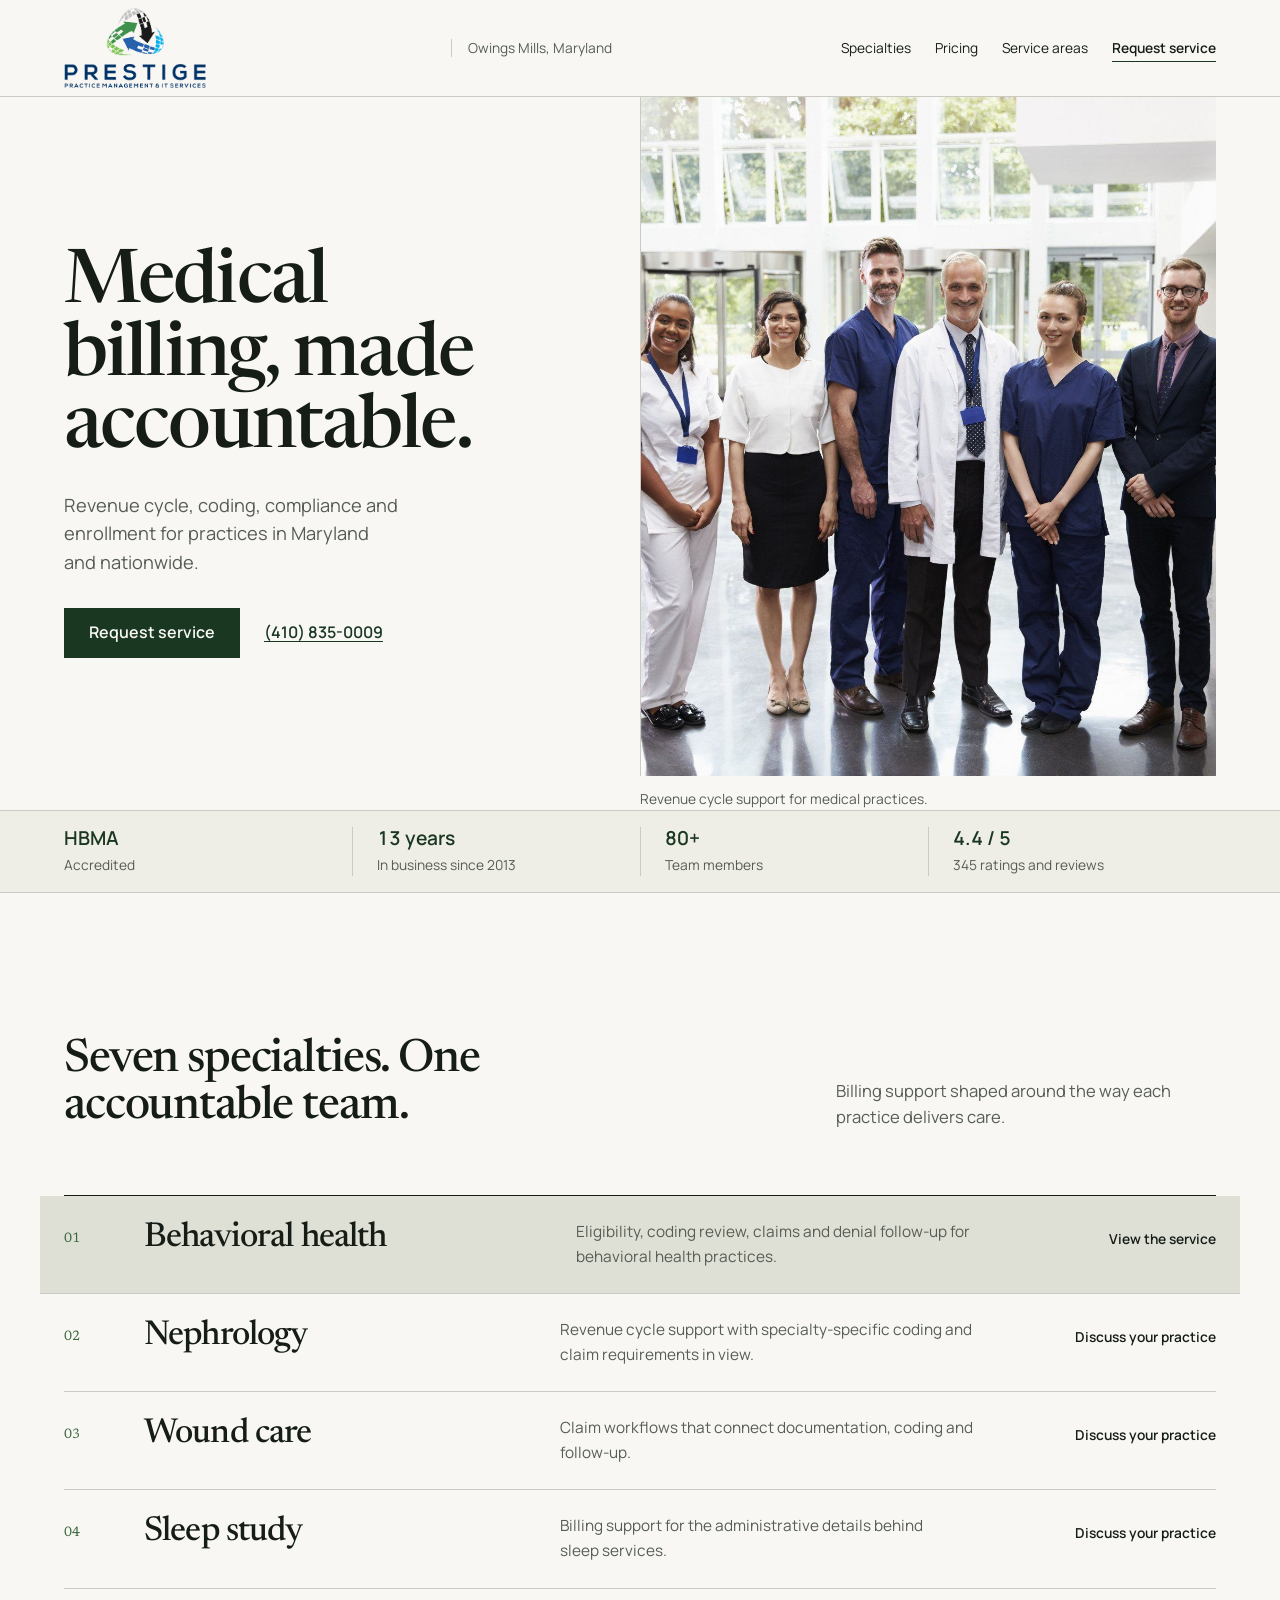
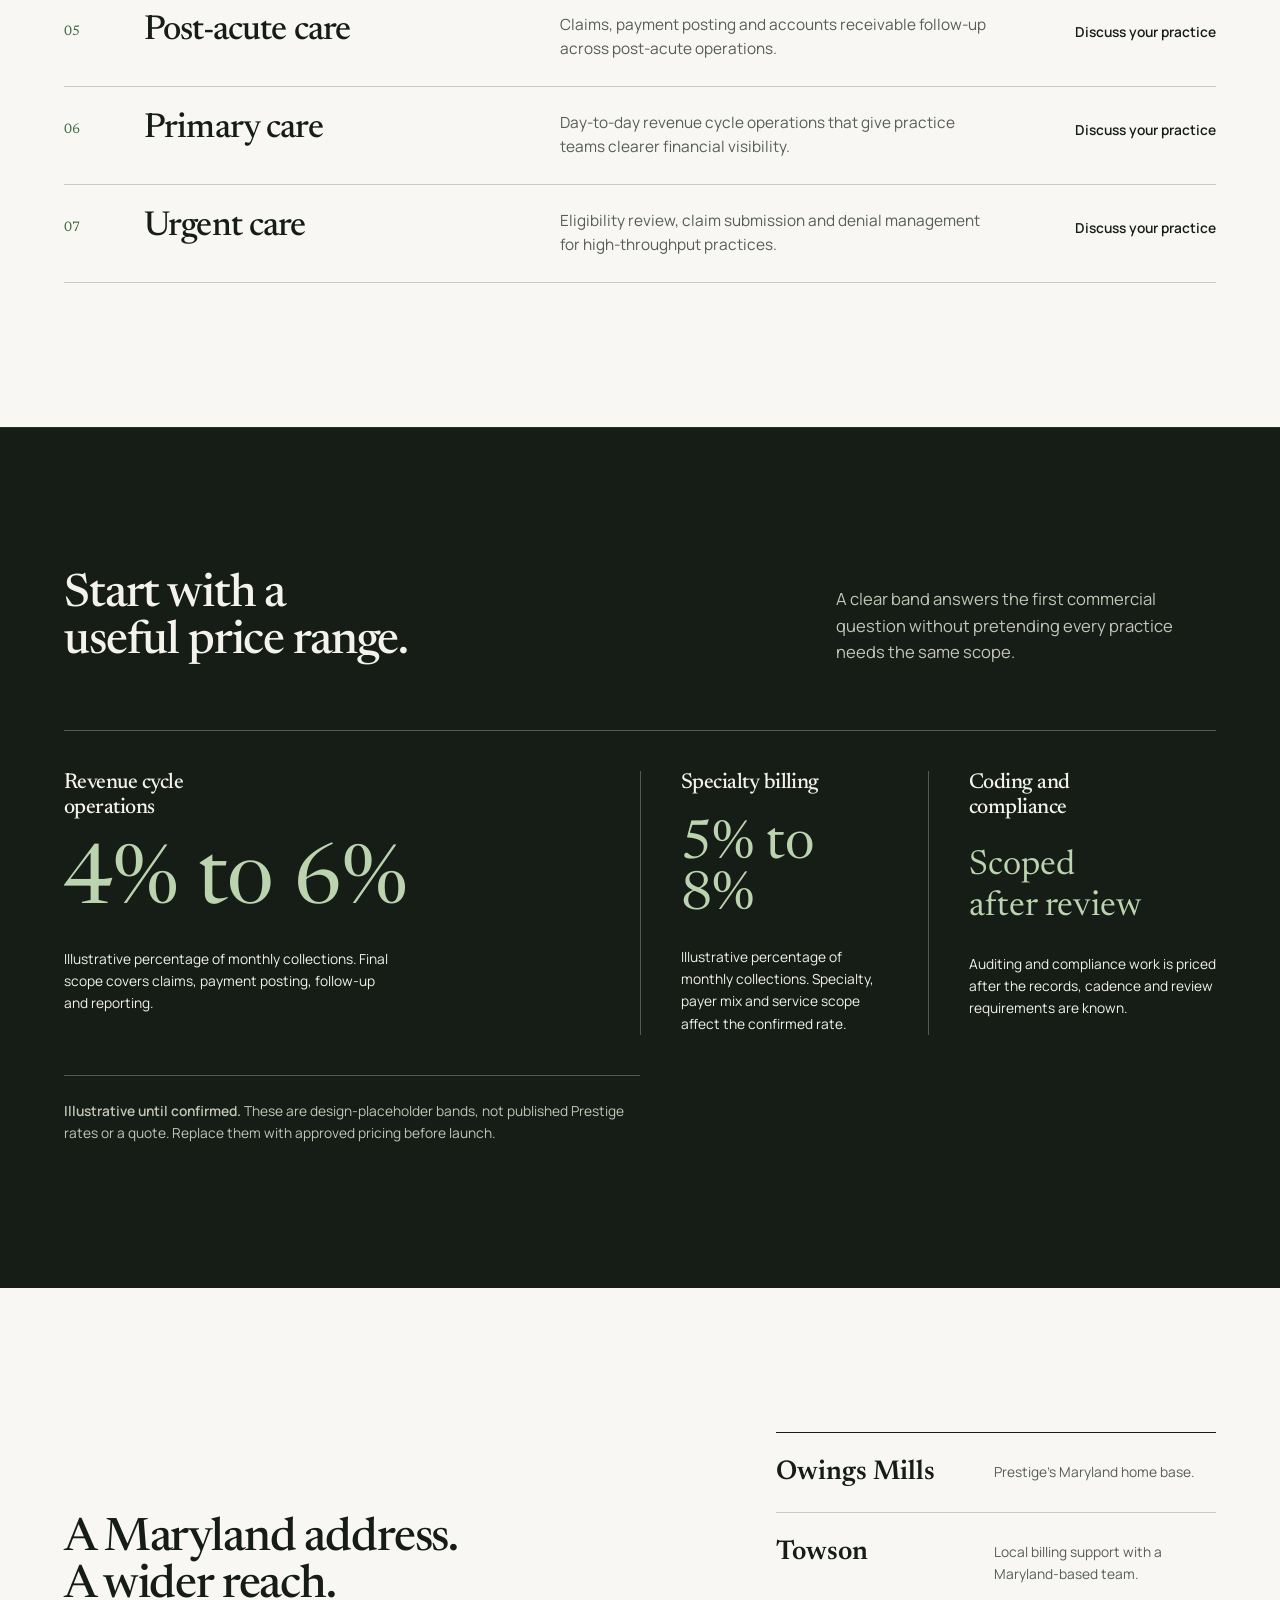
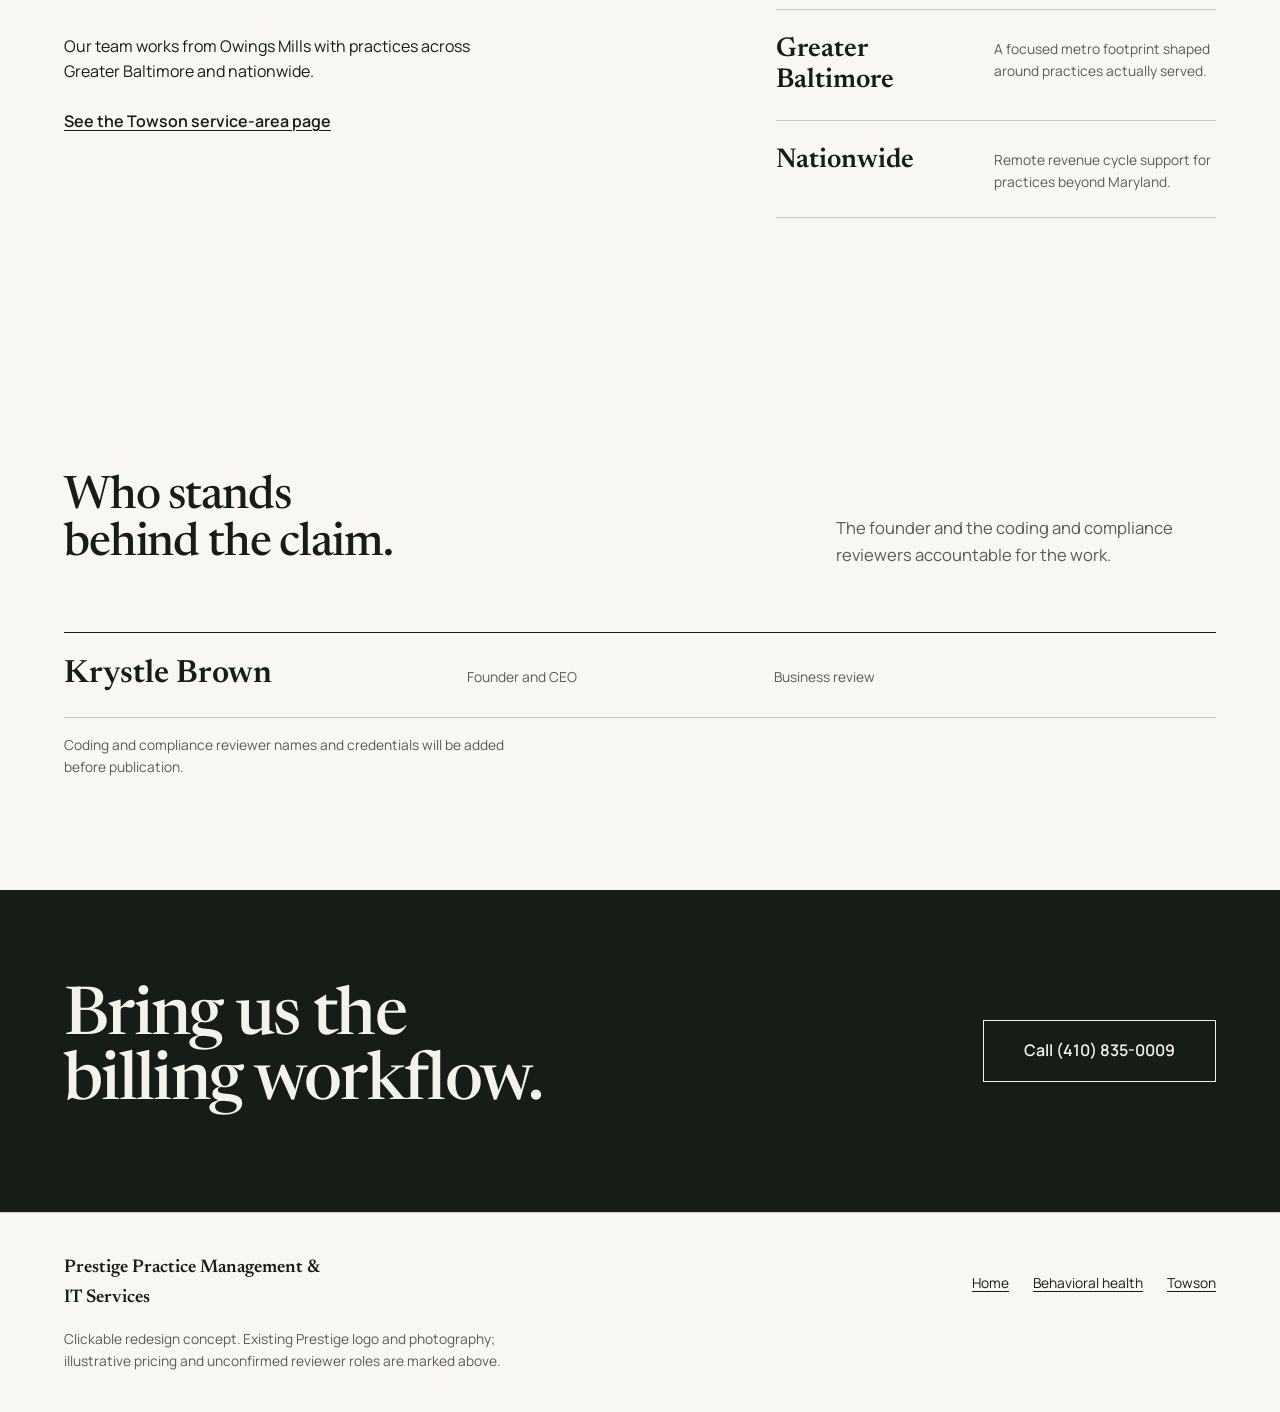
==== commit 6e3e1a3a: "Refine palette typography and add SEO structured data" ====
--- a/index.html
+++ b/index.html
@@ -5,7 +5,28 @@
   <meta name="viewport" content="width=device-width,initial-scale=1">
   <title>Prestige PMIT | Medical billing with a Maryland team</title>
   <meta name="description" content="A redesign concept for Prestige Practice Management & IT Services, an HBMA-accredited medical billing team in Owings Mills, Maryland.">
-  <link rel="preload" href="assets/revenue-cycle.jpg" as="image" fetchpriority="high">
+  <meta property="og:type" content="website">
+  <meta property="og:title" content="Prestige PMIT | Medical billing with a Maryland team">
+  <meta property="og:description" content="Revenue cycle, coding, compliance and provider enrollment for medical practices in Maryland and nationwide.">
+  <meta property="og:url" content="https://majorctools.github.io/prestigepmit-redesign/">
+  <meta property="og:image" content="https://majorctools.github.io/prestigepmit-redesign/assets/hero-team.jpg">
+  <script type="application/ld+json">
+  {
+    "@context": "https://schema.org",
+    "@type": "ProfessionalService",
+    "name": "Prestige Practice Management & IT Services",
+    "url": "https://www.prestigepmit.com/",
+    "telephone": "+1-410-835-0009",
+    "foundingDate": "2013",
+    "slogan": "Medical billing, made accountable.",
+    "founder": {"@type": "Person", "name": "Krystle Brown"},
+    "address": {"@type": "PostalAddress", "streetAddress": "10821 Red Run Blvd", "addressLocality": "Owings Mills", "addressRegion": "MD", "addressCountry": "US"},
+    "areaServed": [{"@type": "State", "name": "Maryland"}, {"@type": "City", "name": "Baltimore"}, {"@type": "Country", "name": "United States"}],
+    "knowsAbout": ["Medical billing", "Revenue cycle management", "Medical coding", "Compliance auditing", "Provider enrollment", "Behavioral health billing", "Nephrology billing", "Wound care billing", "Sleep study billing", "Post-acute care billing", "Primary care billing", "Urgent care billing"],
+    "numberOfEmployees": {"@type": "QuantitativeValue", "value": 80}
+  }
+  </script>
+  <link rel="preload" href="assets/hero-team.jpg" as="image" fetchpriority="high">
   <link rel="stylesheet" href="styles-v2.css">
   <script src="site.js" defer></script>
 </head>
@@ -27,7 +48,7 @@
     <section class="hero hero--home" data-od-id="hero">
       <div class="container hero-grid">
         <div class="hero-copy">
-          <h1>HBMA-accredited billing.</h1>
+          <h1>Medical billing, made accountable.</h1>
           <p class="lead">Revenue cycle, coding, compliance and enrollment for practices in Maryland and nationwide.</p>
           <div class="hero-actions">
             <a class="button" href="#request">Request service</a>
@@ -35,8 +56,8 @@
           </div>
         </div>
         <figure class="hero-figure">
-          <div class="hero-frame"><img src="assets/revenue-cycle.jpg" width="1920" height="1280" alt="Revenue cycle charts, a folder and billing notes on a desk" style="object-position:center" fetchpriority="high" decoding="async"></div>
-          <figcaption>Revenue cycle operations, reviewed line by line.</figcaption>
+          <div class="hero-frame"><img src="assets/hero-team.jpg" width="1920" height="1280" alt="A medical practice team standing together in a clinic" fetchpriority="high" decoding="async"></div>
+          <figcaption>Revenue cycle support for medical practices.</figcaption>
         </figure>
       </div>
     </section>
--- a/styles-v2.css
+++ b/styles-v2.css
@@ -1,21 +1,21 @@
-/* Hallmark · theme: custom · idea: "The billing office behind the practice, set like a working ledger" · vibe: "editorial, exact, grounded, confident" · genre: editorial · job: hire · hero: green editorial field with a decisive image edge · nav: quiet edge-aligned masthead · footer: contact ledger · posture: committed · axes: light/grotesk-heavy/cool-green · imagery: existing Prestige brand assets
+/* Hallmark · theme: custom · idea: "The billing office behind the practice, set like a working ledger" · vibe: "editorial, exact, grounded, confident" · genre: editorial · job: hire · hero: light editorial split with a medical-team image · nav: quiet edge-aligned masthead · footer: contact ledger · posture: restrained · axes: light/roman-serif/cool-green · imagery: existing Prestige brand assets
  * pre-emit critique: P5 H5 E4 S5 R4 V4 · weakest: E, the prior equal-card rhythm; resolved with a service ledger and a dominant first pricing band
- * hero-review: superseded by v2 art direction
- * finish-review: pending v2 review · gap: no before screenshots supplied
+ * open-design: editorial-monocle direction · artifact lint 0 P0 / 0 P1 / 0 P2
+ * hero-review: fix · 12 of 13 combined review findings resolved · remaining: owner-supplied hero image
+ * finish-review: fix · copy, pricing, phone URIs, reviewer strip and fold corrected
  */
-@font-face{font-family:Oswald;src:url("assets/oswald.woff2") format("woff2");font-style:normal;font-weight:700;font-display:swap}
-@font-face{font-family:Poppins;src:url("assets/poppins-regular.woff2") format("woff2");font-style:normal;font-weight:400;font-display:swap}
-@font-face{font-family:Poppins;src:url("assets/poppins-bold.woff2") format("woff2");font-style:normal;font-weight:700;font-display:swap}
+@font-face{font-family:Newsreader;src:url("assets/newsreader.woff2") format("woff2");font-style:normal;font-weight:400 600;font-display:swap}
+@font-face{font-family:Manrope;src:url("assets/manrope.woff2") format("woff2");font-style:normal;font-weight:400 600;font-display:swap}
 :root{
-  --color-paper:oklch(97.8% .008 125);--color-paper-2:oklch(94.5% .018 125);--color-paper-3:oklch(90% .034 125);
-  --color-ink:oklch(22% .028 145);--color-muted:oklch(45% .025 145);--color-rule:oklch(82% .028 130);
-  --color-brand:oklch(57% .12 137);--color-brand-deep:oklch(30% .065 145);--color-brand-bright:oklch(76% .18 132);
-  --color-brand-mid:oklch(43% .085 140);--color-accent-ink:oklch(98% .008 125);--color-focus:oklch(62% .18 137);
-  --color-on-dark:oklch(97% .012 125);--color-on-dark-muted:oklch(84% .025 125);--color-rule-on-dark:oklch(49% .045 145);
-  --font-display:Oswald,"Arial Narrow",sans-serif;--font-body:Poppins,system-ui,sans-serif;
-  --text-display:clamp(4.1rem,7.2vw,7.4rem);--text-display-s:clamp(3.4rem,5.5vw,5.2rem);--text-section:clamp(2.8rem,4.5vw,4.4rem);--text-title:1.6rem;--text-lead:1.2rem;--text-md:1rem;--text-sm:.88rem;
+  --color-paper:oklch(97.6% .004 90);--color-paper-2:oklch(94.5% .009 100);--color-paper-3:oklch(90% .014 110);
+  --color-ink:oklch(22% .018 150);--color-muted:oklch(47% .016 140);--color-rule:oklch(84% .012 110);
+  --color-brand:oklch(47% .085 145);--color-brand-deep:oklch(31% .055 150);--color-brand-bright:oklch(84% .055 135);
+  --color-brand-mid:oklch(58% .07 145);--color-accent-ink:oklch(98% .005 90);--color-focus:oklch(52% .14 145);
+  --color-on-dark:oklch(96% .01 100);--color-on-dark-muted:oklch(82% .02 110);--color-rule-on-dark:oklch(46% .025 150);
+  --font-display:Newsreader,"Iowan Old Style",Georgia,serif;--font-body:Manrope,system-ui,sans-serif;
+  --text-display:clamp(3.7rem,5.8vw,6.2rem);--text-display-s:clamp(3.2rem,4.8vw,4.6rem);--text-section:clamp(2.5rem,3.6vw,3.5rem);--text-title:1.45rem;--text-lead:1.14rem;--text-md:1rem;--text-sm:.86rem;
   --space-3xs:2px;--space-2xs:4px;--space-xs:8px;--space-sm:12px;--space-md:16px;--space-lg:24px;--space-xl:40px;--space-2xl:64px;--space-3xl:96px;--space-4xl:144px;
-  --section-gap-s:112px;--section-gap:152px;--container:1360px;--gutter:64px;--gap-columns:32px;
+  --section-gap-s:112px;--section-gap:144px;--container:1360px;--gutter:64px;--gap-columns:32px;
   --dur-micro:120ms;--dur-short:220ms;--ease-out:cubic-bezier(.16,1,.3,1);--z-nav:300;
 }
 *{box-sizing:border-box}
@@ -27,10 +27,10 @@
 a{color:inherit;text-decoration-thickness:1px;text-underline-offset:.2em}
 button,a{touch-action:manipulation}
 a:focus-visible,button:focus-visible,summary:focus-visible{outline:3px solid var(--color-focus);outline-offset:4px}
-h1,h2,h3{margin:0;font-family:var(--font-display);font-weight:700;line-height:1.04;letter-spacing:-.02em;text-wrap:balance;overflow-wrap:break-word;min-width:0}
-h1{font-size:var(--text-display);line-height:.96;max-width:11ch}
-h2{font-size:var(--text-section);max-width:14ch}
-h3{font-size:var(--text-title);line-height:1.15;max-width:28ch}
+h1,h2,h3{margin:0;font-family:var(--font-display);font-weight:500;line-height:1.02;letter-spacing:-.025em;text-wrap:balance;overflow-wrap:break-word;min-width:0;font-optical-sizing:auto}
+h1{font-size:var(--text-display);line-height:.98;max-width:12ch}
+h2{font-size:var(--text-section);max-width:16ch}
+h3{font-size:var(--text-title);line-height:1.18;max-width:28ch}
 p{margin:0;max-width:65ch;text-wrap:pretty}
 ul,ol{margin:0;padding:0}
 .container{width:100%;max-width:var(--container);margin-inline:auto;padding-inline:var(--gutter)}
@@ -46,28 +46,28 @@
 .nav-links a:hover{text-decoration:underline}
 .nav-links .nav-cta{border-bottom:1px solid var(--color-brand-deep);padding-bottom:var(--space-2xs);font-weight:700}
 .menu-toggle{display:none;border:1px solid var(--color-rule);background:var(--color-paper);color:var(--color-ink);font:var(--text-md) var(--font-body);min-height:44px;padding-inline:var(--space-md)}
-.hero{padding:0;background:var(--color-brand-deep);color:var(--color-on-dark)}
-.hero-grid{display:grid;grid-template-columns:minmax(0,7fr) minmax(0,5fr);gap:0;align-items:stretch;min-height:calc(100svh - 96px - 114px - 1px);width:100%}
-.hero-copy{display:flex;flex-direction:column;align-items:flex-start;justify-content:center;gap:var(--space-lg);padding-block:var(--space-xl);padding-right:var(--space-2xl)}
-.hero h1{color:var(--color-on-dark);max-width:10ch}
-.hero-copy .lead{font-size:var(--text-lead);line-height:1.55;max-width:40ch;color:var(--color-on-dark)}
+.hero{padding:0;background:var(--color-paper);color:var(--color-ink)}
+.hero-grid{display:grid;grid-template-columns:minmax(0,6fr) minmax(0,6fr);gap:0;align-items:stretch;min-height:calc(100svh - 97px - 90px);width:100%}
+.hero-copy{display:flex;flex-direction:column;align-items:flex-start;justify-content:center;gap:var(--space-lg);padding-block:var(--space-2xl);padding-right:var(--space-2xl)}
+.hero h1{color:var(--color-ink);max-width:12ch}
+.hero-copy .lead{font-size:var(--text-lead);line-height:1.55;max-width:38ch;color:var(--color-muted)}
 .hero-actions{display:flex;align-items:center;gap:var(--space-lg);flex-wrap:wrap;padding-top:var(--space-xs)}
-.button{display:inline-flex;align-items:center;justify-content:center;min-height:50px;padding-inline:var(--space-lg);border:1px solid var(--color-brand-bright);background:var(--color-brand-bright);color:var(--color-ink);font-weight:700;text-decoration:none;white-space:nowrap;transition:background-color var(--dur-micro) var(--ease-out),border-color var(--dur-micro) var(--ease-out)}
-.button:hover,.button:active{background:var(--color-on-dark);border-color:var(--color-on-dark)}
+.button{display:inline-flex;align-items:center;justify-content:center;min-height:50px;padding-inline:var(--space-lg);border:1px solid var(--color-brand-deep);background:var(--color-brand-deep);color:var(--color-accent-ink);font-weight:600;text-decoration:none;white-space:nowrap;transition:background-color var(--dur-micro) var(--ease-out),border-color var(--dur-micro) var(--ease-out)}
+.button:hover,.button:active{background:var(--color-brand);border-color:var(--color-brand)}
 .button:disabled,.menu-toggle:disabled{opacity:.55;cursor:not-allowed}
-.text-link{font-weight:700;white-space:nowrap}
-.hero .text-link{color:var(--color-brand-bright);text-decoration-color:var(--color-brand-bright)}
-.hero-figure{margin:0;min-width:0;position:relative;height:100%;display:flex}
-.hero-frame{width:100%;height:100%;min-height:100%;overflow:hidden;border-left:1px solid var(--color-rule-on-dark);background:var(--color-brand-mid);color:var(--color-on-dark)}
+.text-link{font-weight:600;white-space:nowrap}
+.hero .text-link{color:var(--color-brand-deep);text-decoration-color:var(--color-brand-deep)}
+.hero-figure{margin:0;min-width:0;height:100%;display:grid;grid-template-rows:minmax(0,1fr) auto}
+.hero-frame{width:100%;height:100%;min-height:0;overflow:hidden;border-left:1px solid var(--color-rule);background:var(--color-paper-2);color:var(--color-ink)}
 .hero-frame img{width:100%;height:100%;object-fit:cover;object-position:center}
-.hero-figure figcaption{position:absolute;left:var(--space-lg);bottom:var(--space-lg);z-index:2;background:var(--color-brand-deep);color:var(--color-on-dark);padding:var(--space-xs) var(--space-sm);font-size:var(--text-sm);max-width:34ch;font-variant-numeric:tabular-nums}
-.trust{background:var(--color-brand-bright);color:var(--color-ink);border-bottom:1px solid var(--color-brand-deep)}
-.trust-grid{display:grid;grid-template-columns:repeat(4,minmax(0,1fr));padding-block:var(--space-lg)}
-.fact{padding-inline:var(--space-lg);border-left:1px solid var(--color-brand-mid)}
+.hero-figure figcaption{background:var(--color-paper);color:var(--color-muted);padding-top:var(--space-sm);font-size:var(--text-sm);max-width:52ch;font-variant-numeric:tabular-nums}
+.trust{background:var(--color-paper-2);color:var(--color-ink);border-block:1px solid var(--color-rule)}
+.trust-grid{display:grid;grid-template-columns:repeat(4,minmax(0,1fr));padding-block:var(--space-md)}
+.fact{padding-inline:var(--space-lg);border-left:1px solid var(--color-rule)}
 .fact:first-child{border-left:0;padding-left:0}
 .fact:last-child{padding-right:0}
-.fact strong{display:block;font-family:var(--font-display);font-size:2.2rem;line-height:1;font-variant-numeric:tabular-nums}
-.fact span{display:block;font-size:var(--text-sm);padding-top:var(--space-xs);color:var(--color-brand-deep)}
+.fact strong{display:block;font-family:var(--font-body);font-weight:600;font-size:1.2rem;line-height:1.2;font-variant-numeric:tabular-nums;color:var(--color-brand-deep)}
+.fact span{display:block;font-size:var(--text-sm);padding-top:var(--space-2xs);color:var(--color-muted)}
 .section{padding-block:var(--section-gap)}
 .section--tight{padding-block:var(--section-gap-s)}
 .section-head{display:grid;grid-template-columns:minmax(0,7fr) minmax(0,5fr);gap:var(--gap-columns);align-items:end;padding-bottom:var(--space-2xl)}
@@ -108,12 +108,12 @@
 .author strong{font-family:var(--font-display);font-size:2rem;line-height:1.1}
 .author span{font-size:var(--text-sm);color:var(--color-muted)}
 .author-note{font-size:var(--text-sm);color:var(--color-muted);padding-top:var(--space-md)}
-.close{padding-block:var(--space-3xl);background:var(--color-brand-bright);color:var(--color-ink)}
+.close{padding-block:var(--space-3xl);background:var(--color-ink);color:var(--color-on-dark)}
 .close-grid{display:flex;align-items:center;justify-content:space-between;gap:var(--space-2xl)}
-.close h2{max-width:11ch;font-size:clamp(4rem,6.2vw,6.2rem);line-height:.94}
+.close h2{max-width:12ch;font-size:clamp(3.4rem,5.2vw,5.2rem);line-height:.98}
 .close-actions{flex-shrink:0}
-.close .button{background:transparent;border-color:var(--color-ink);color:var(--color-ink);min-height:62px;padding-inline:var(--space-xl);font-size:1.05rem}
-.close .button:hover{background:var(--color-brand-deep);border-color:var(--color-brand-deep)}
+.close .button{background:transparent;border-color:var(--color-on-dark);color:var(--color-on-dark);min-height:62px;padding-inline:var(--space-xl);font-size:1rem}
+.close .button:hover{background:var(--color-on-dark);border-color:var(--color-on-dark);color:var(--color-ink)}
 .site-footer{padding-block:var(--space-xl);border-top:1px solid var(--color-rule)}
 .footer-grid{display:flex;align-items:center;justify-content:space-between;gap:var(--space-lg)}
 .footer-grid>strong{font-family:var(--font-display);font-size:1.15rem;max-width:24ch}
@@ -152,10 +152,10 @@
 summary::after{content:"+";position:absolute;right:0;top:var(--space-lg);font-family:var(--font-body)}
 details[open] summary::after{content:"−"}
 details p{padding-bottom:var(--space-lg);max-width:62ch}
-.hero .town-list{border-top-color:var(--color-rule-on-dark);align-self:center;padding-right:var(--space-2xl)}
-.hero .town-list li{border-bottom-color:var(--color-rule-on-dark)}
-.hero .town-list strong{color:var(--color-on-dark)}
-.hero .town-list span{color:var(--color-on-dark-muted)}
+.hero .town-list{border-top-color:var(--color-ink);align-self:center;padding-right:var(--space-2xl)}
+.hero .town-list li{border-bottom-color:var(--color-rule)}
+.hero .town-list strong{color:var(--color-ink)}
+.hero .town-list span{color:var(--color-muted)}
 @media(max-width:1100px){
   :root{--gutter:40px;--gap-columns:24px;--section-gap:128px;--section-gap-s:96px}
   .brand-note{display:none}
@@ -174,9 +174,9 @@
   .hero-grid{grid-template-columns:minmax(0,1fr);min-height:auto}
   .hero-copy{padding-block:var(--space-2xl);padding-right:0;gap:var(--space-md)}
   .hero h1{max-width:12ch}
-  .hero-figure{height:auto;flex-direction:column}
-  .hero-frame{height:340px;flex-shrink:0;border-left:0;border-top:1px solid var(--color-rule-on-dark)}
-  .hero-figure figcaption{position:static;max-width:none;background:var(--color-brand-mid);color:var(--color-on-dark);padding:var(--space-sm) var(--space-md)}
+  .hero-figure{height:auto;display:block}
+  .hero-frame{height:340px;flex-shrink:0;border-left:0;border-top:1px solid var(--color-rule)}
+  .hero-figure figcaption{max-width:none;padding:var(--space-sm) 0 0}
   .trust-grid{grid-template-columns:repeat(2,minmax(0,1fr))}
   .fact{padding-inline:var(--space-md)}
   .fact:nth-child(3){border-left:0;padding-left:0}
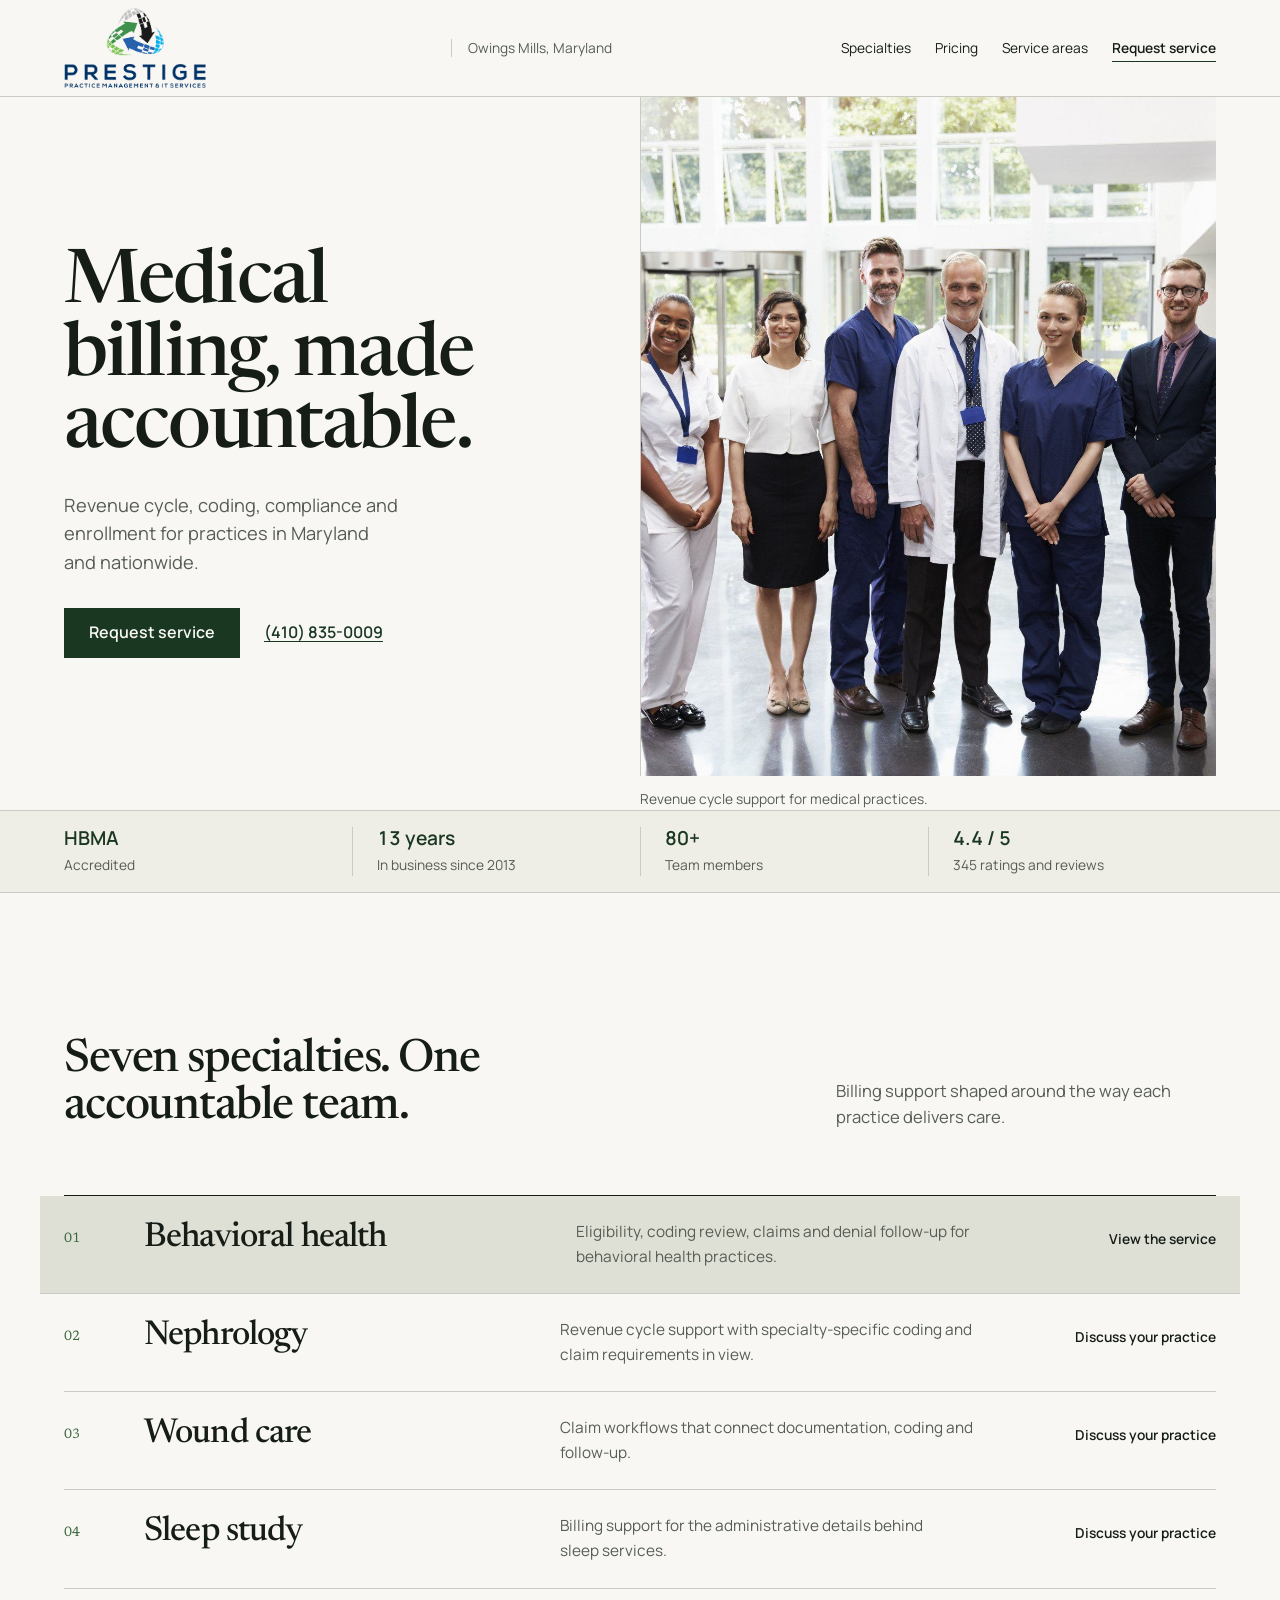
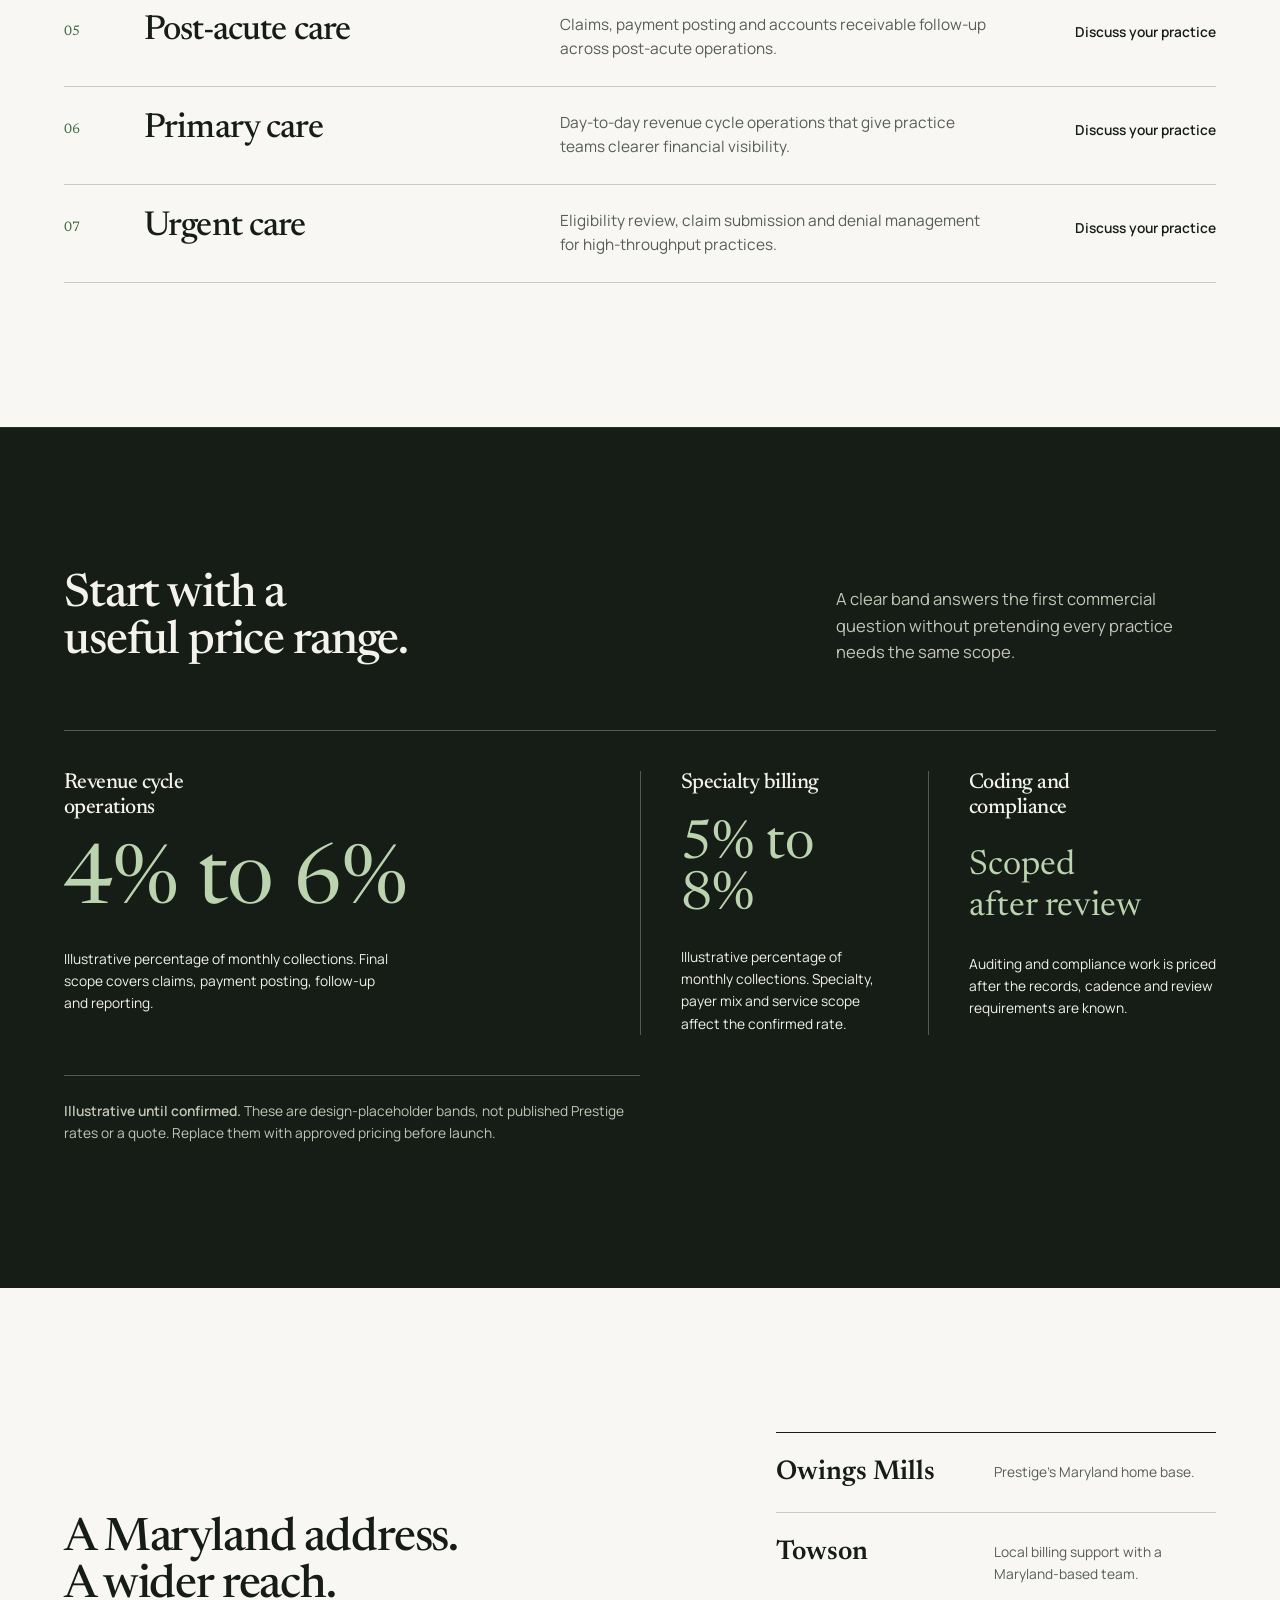
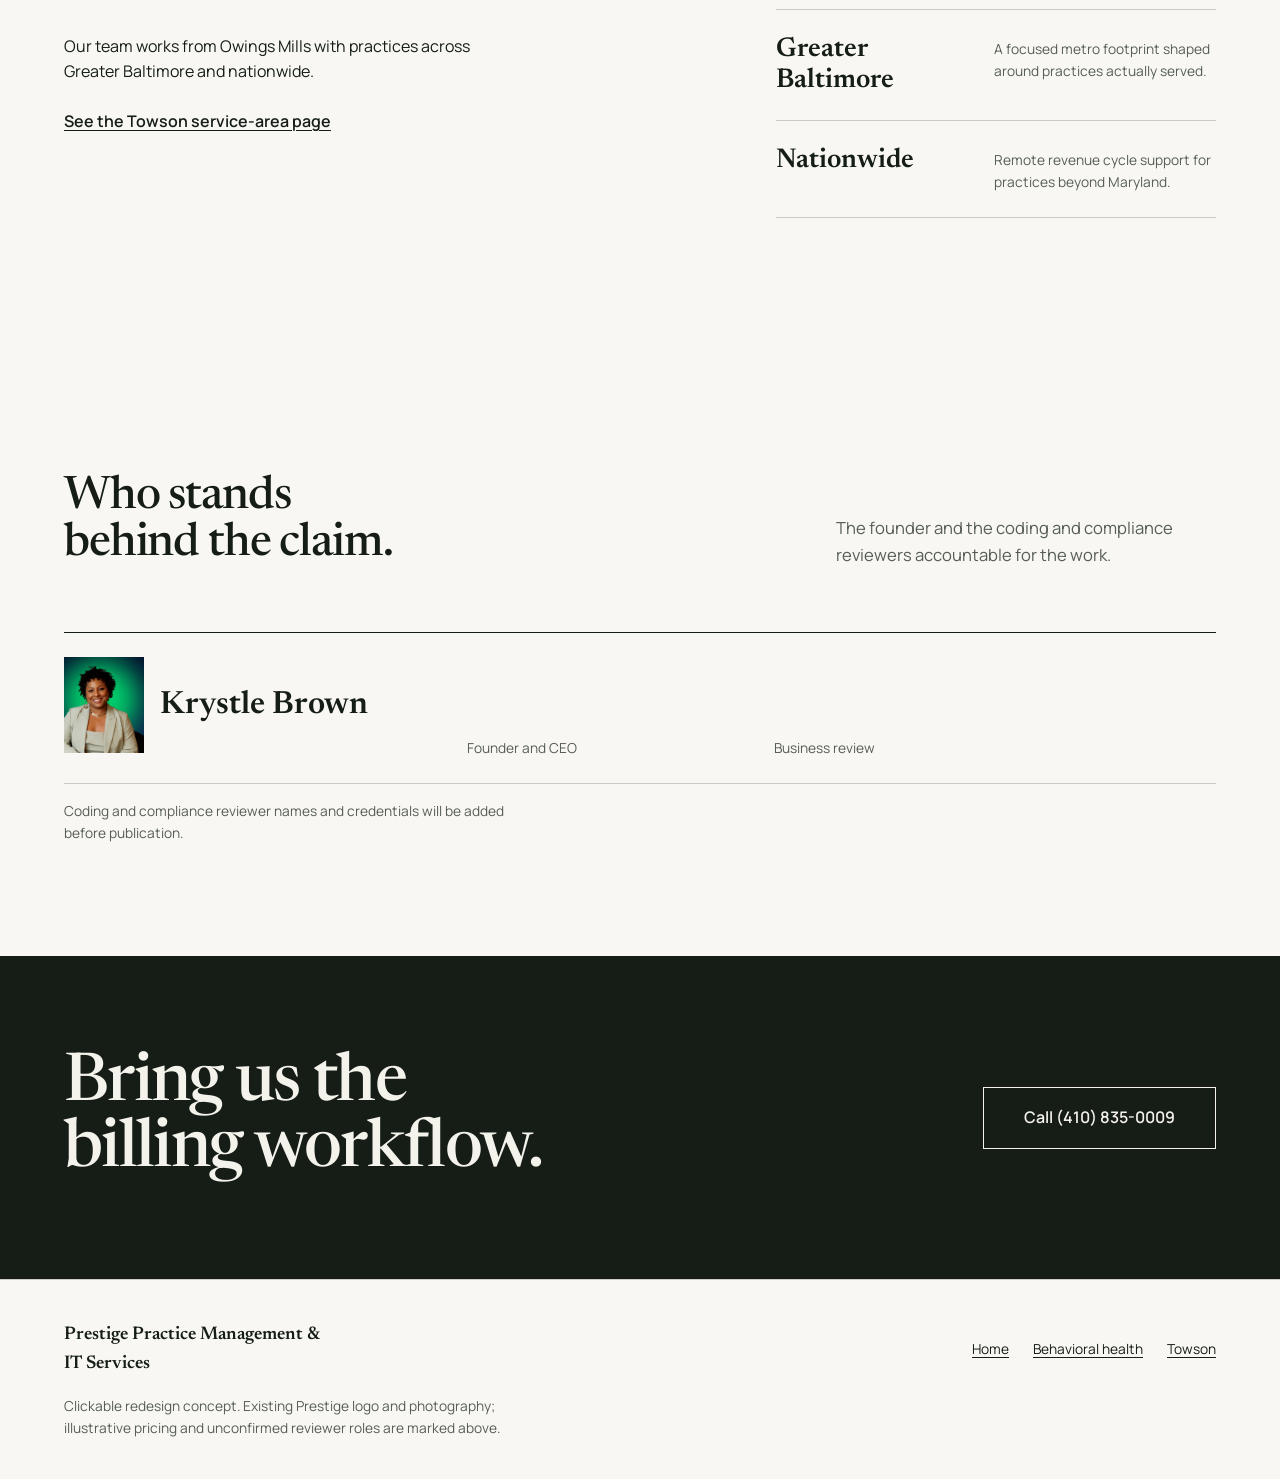
==== commit 36f2e79e: "Add founder portrait to reviewer strip" ====
--- a/index.html
+++ b/index.html
@@ -124,7 +124,7 @@
       <div class="container">
         <div class="section-head"><h2>Who stands behind the claim.</h2><p>The founder and the coding and compliance reviewers accountable for the work.</p></div>
         <div class="authors">
-          <div class="author"><strong>Krystle Brown</strong><span>Founder and CEO</span><span>Business review</span></div>
+          <div class="author"><div class="author-identity"><img class="author-photo" src="assets/krystle-brown-portrait.png" width="400" height="600" alt="Krystle Brown, founder and CEO" loading="lazy"><strong>Krystle Brown</strong></div><span>Founder and CEO</span><span>Business review</span></div>
         </div>
         <p class="author-note">Coding and compliance reviewer names and credentials will be added before publication.</p>
       </div>
--- a/styles-v2.css
+++ b/styles-v2.css
@@ -106,6 +106,8 @@
 .authors{border-top:1px solid var(--color-ink)}
 .author{display:grid;grid-template-columns:minmax(0,1.2fr) minmax(0,.9fr) minmax(0,1.4fr);gap:var(--space-lg);padding-block:var(--space-lg);border-bottom:1px solid var(--color-rule);align-items:baseline}
 .author strong{font-family:var(--font-display);font-size:2rem;line-height:1.1}
+.author-identity{display:flex;align-items:center;gap:var(--space-md);min-width:0}
+.author-photo{width:80px;height:96px;object-fit:cover;object-position:center 18%;flex-shrink:0}
 .author span{font-size:var(--text-sm);color:var(--color-muted)}
 .author-note{font-size:var(--text-sm);color:var(--color-muted);padding-top:var(--space-md)}
 .close{padding-block:var(--space-3xl);background:var(--color-ink);color:var(--color-on-dark)}
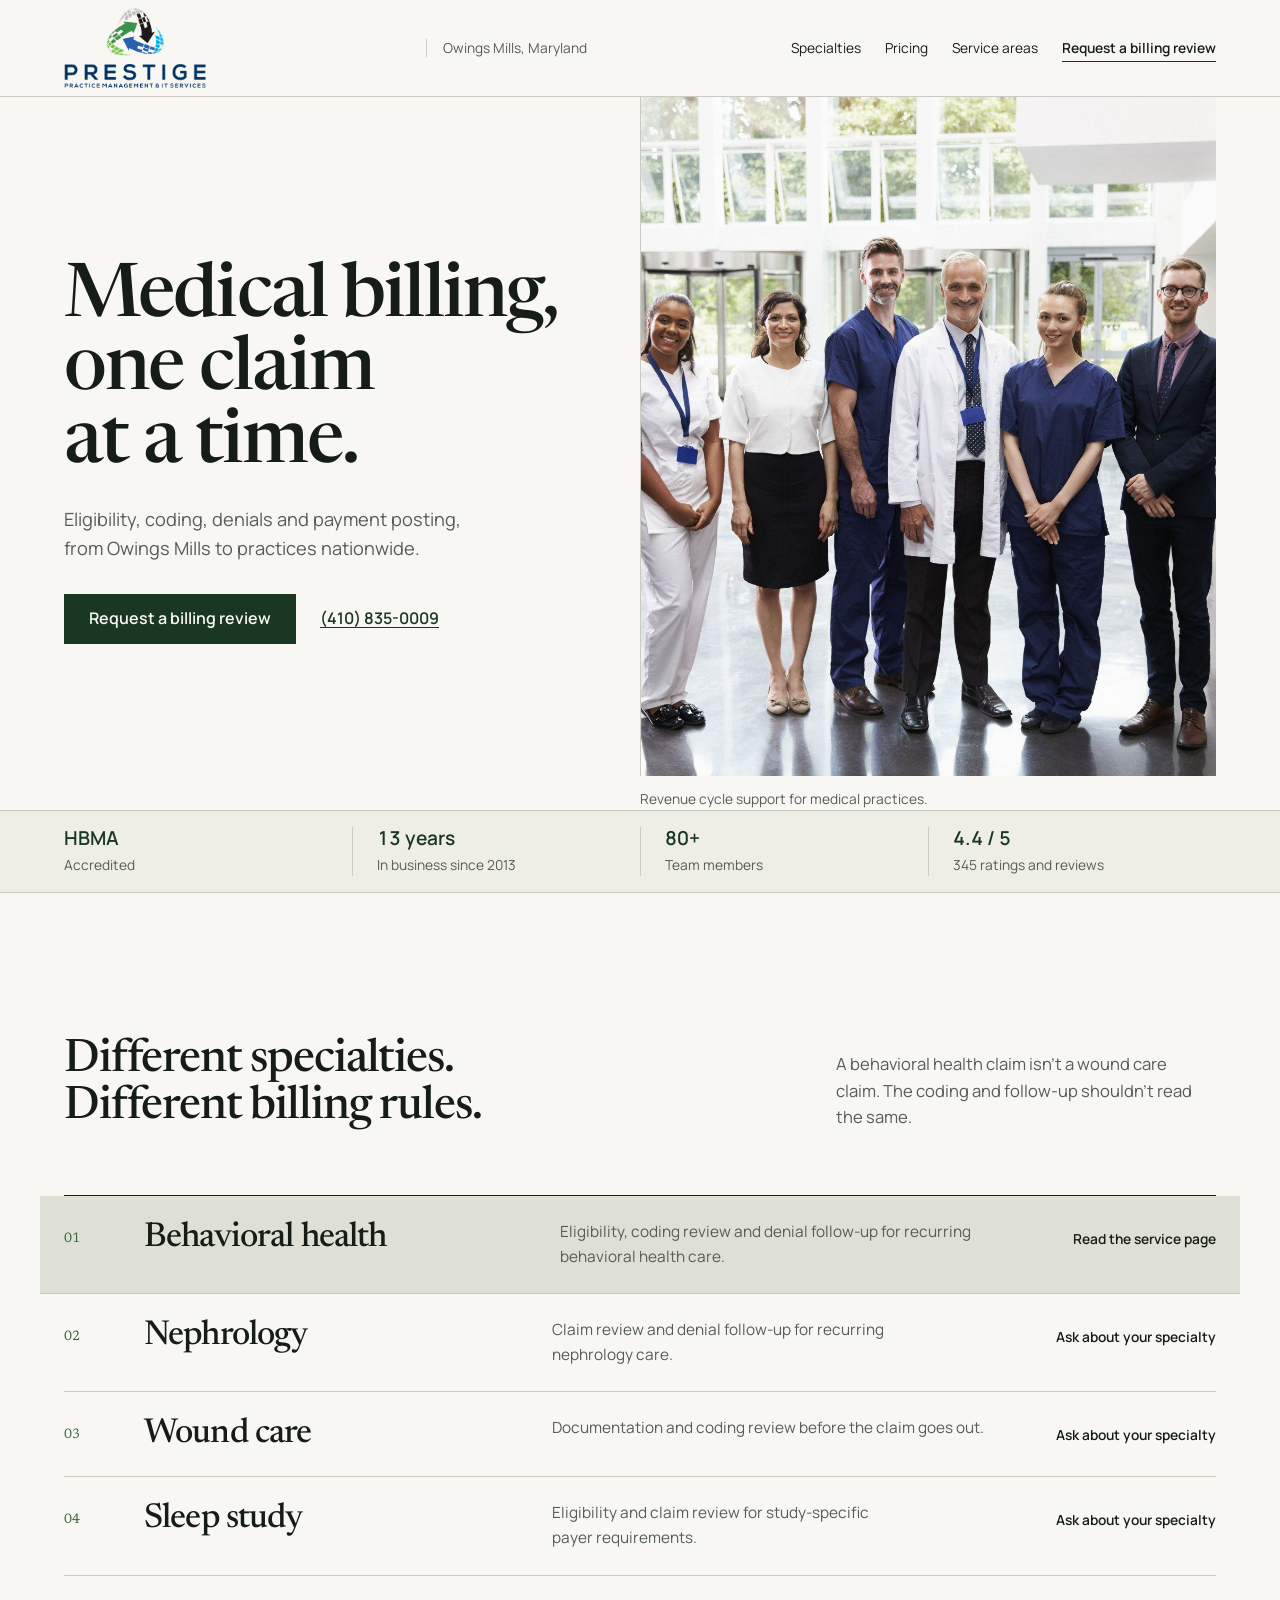
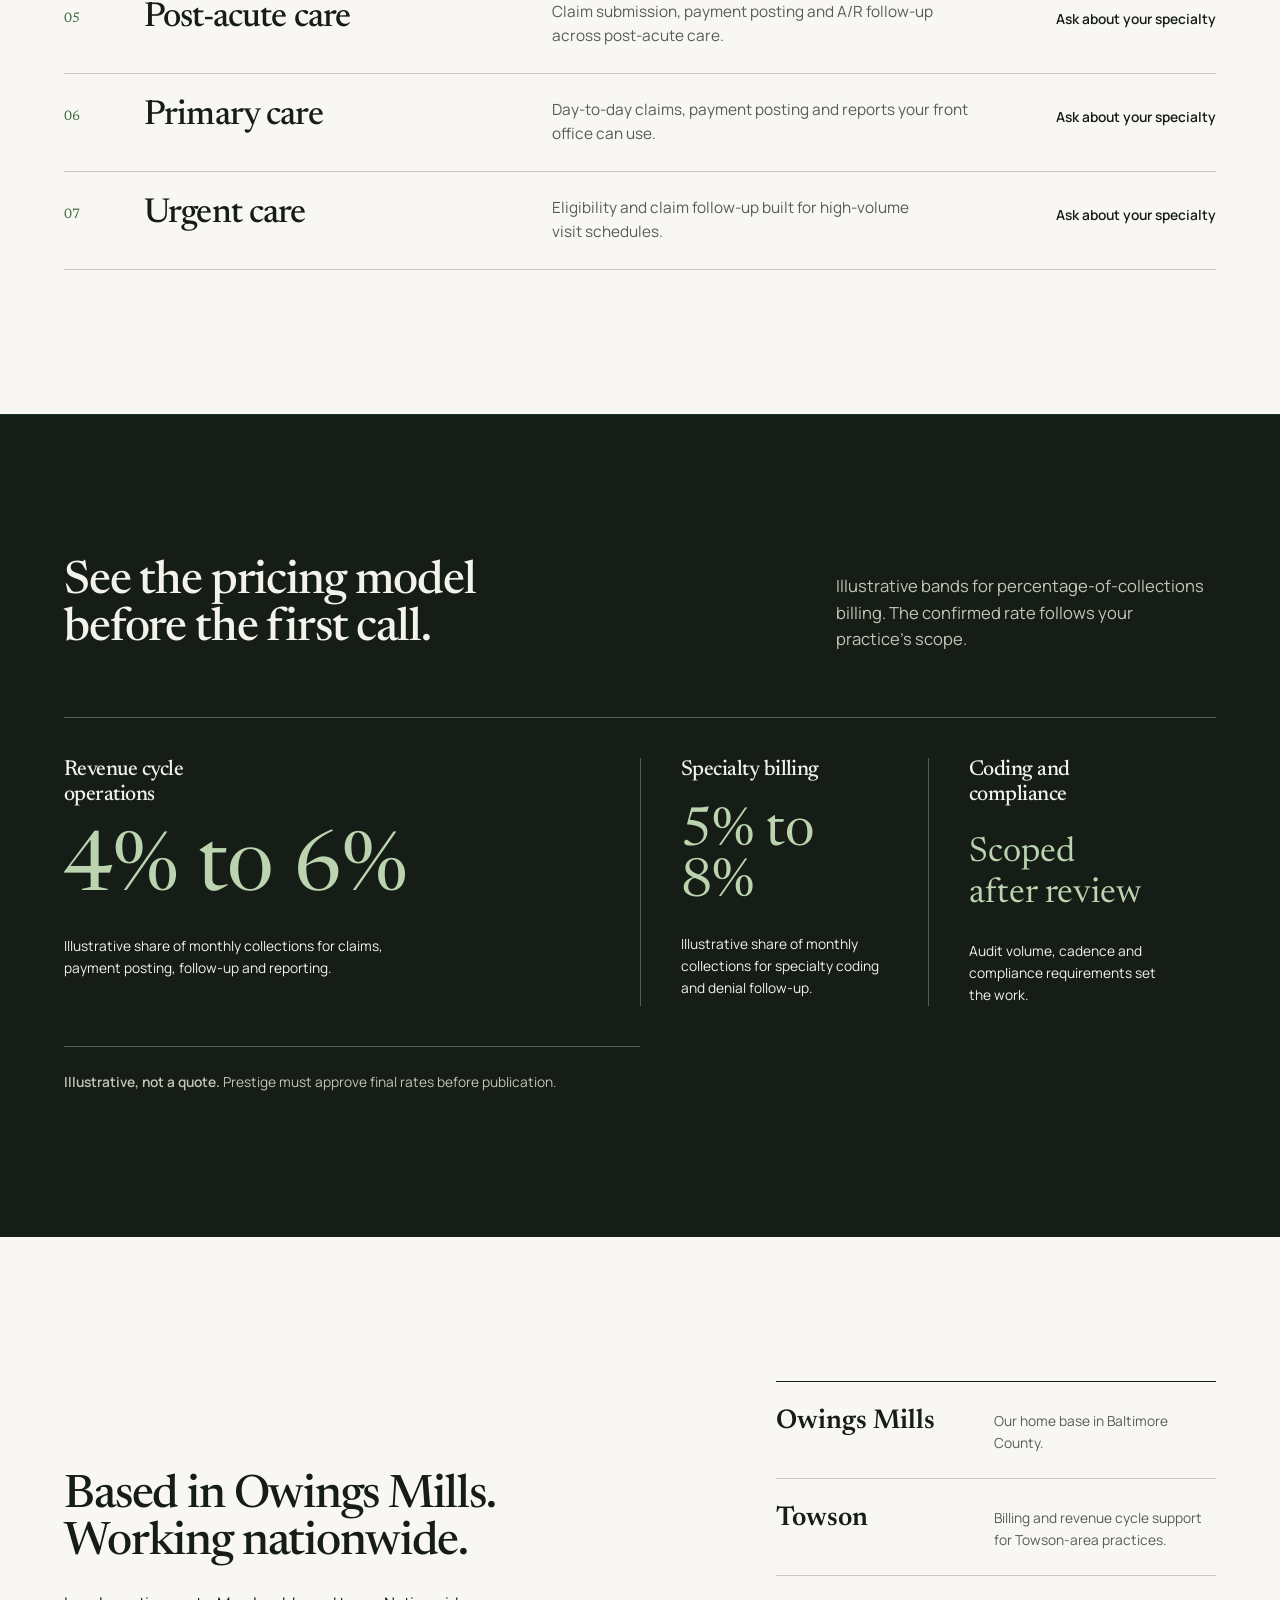
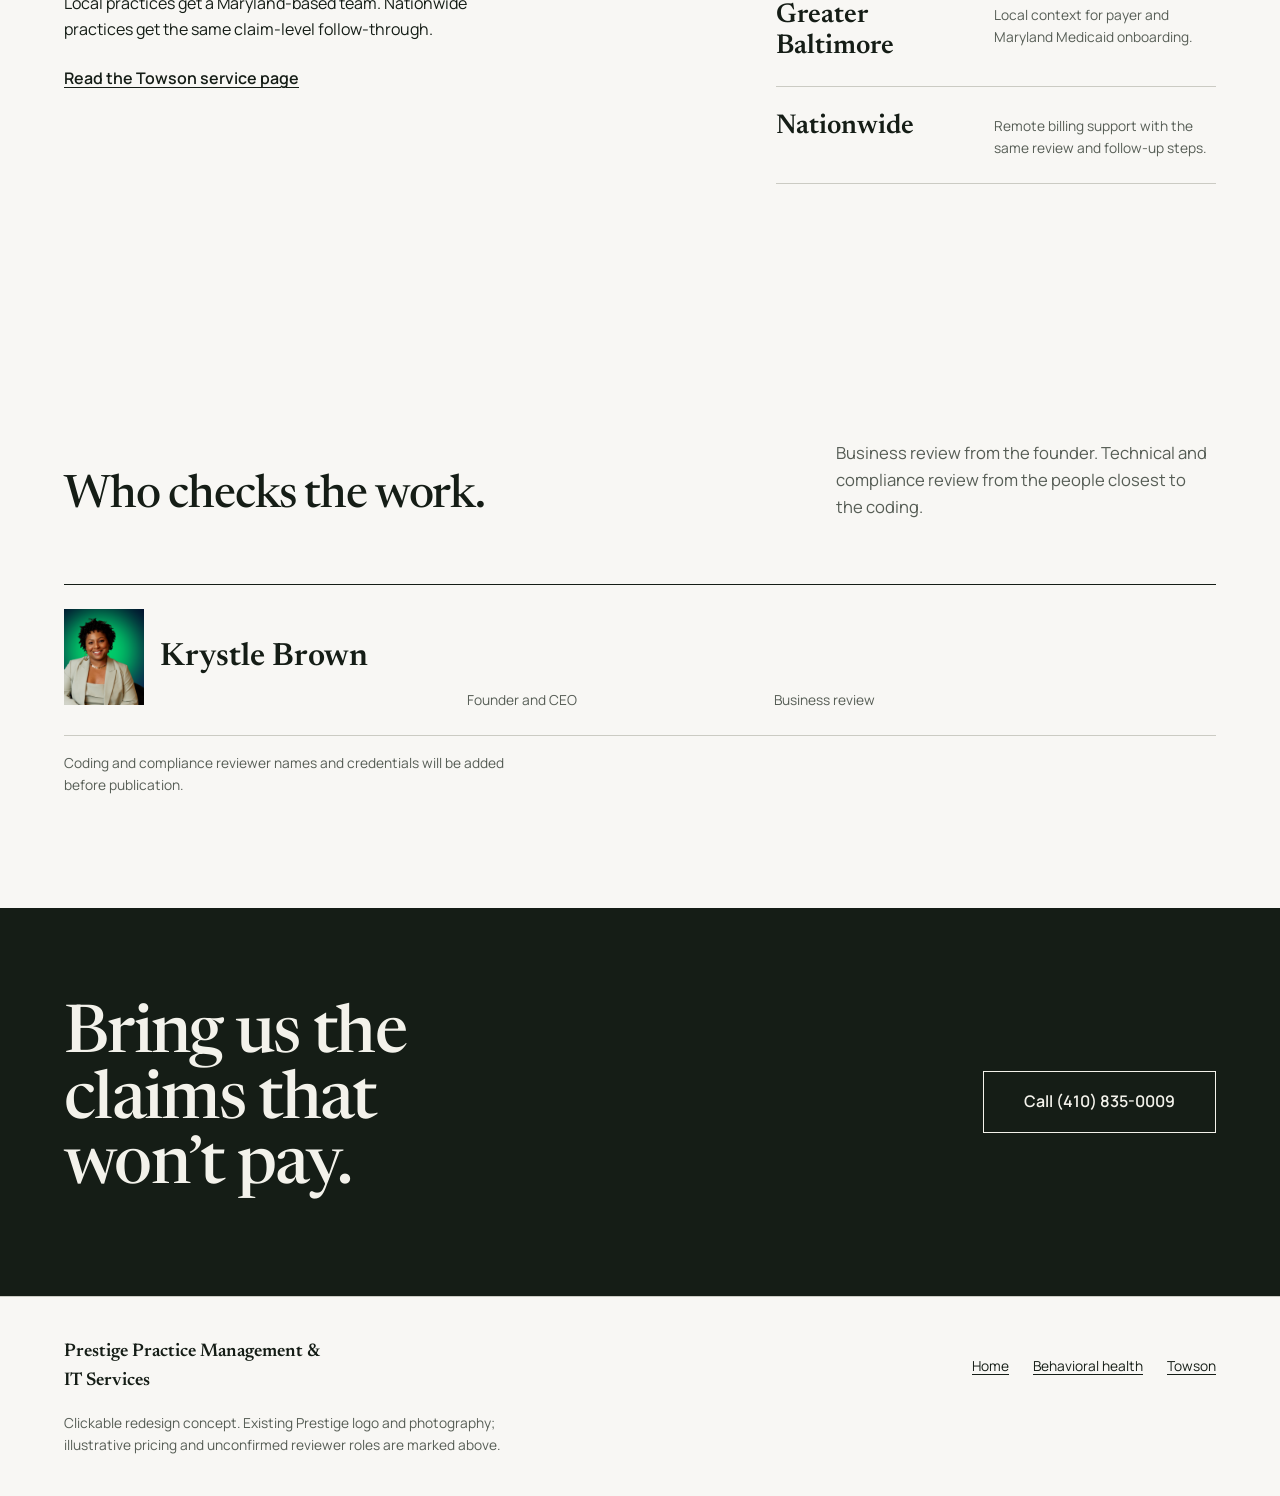
==== commit 66d56f85: "Replace generic copy with claim and location specific content" ====
--- a/index.html
+++ b/index.html
@@ -7,7 +7,7 @@
   <meta name="description" content="A redesign concept for Prestige Practice Management & IT Services, an HBMA-accredited medical billing team in Owings Mills, Maryland.">
   <meta property="og:type" content="website">
   <meta property="og:title" content="Prestige PMIT | Medical billing with a Maryland team">
-  <meta property="og:description" content="Revenue cycle, coding, compliance and provider enrollment for medical practices in Maryland and nationwide.">
+  <meta property="og:description" content="Eligibility, coding, denials and payment posting from Owings Mills to practices nationwide.">
   <meta property="og:url" content="https://majorctools.github.io/prestigepmit-redesign/">
   <meta property="og:image" content="https://majorctools.github.io/prestigepmit-redesign/assets/hero-team.jpg">
   <script type="application/ld+json">
@@ -18,7 +18,7 @@
     "url": "https://www.prestigepmit.com/",
     "telephone": "+1-410-835-0009",
     "foundingDate": "2013",
-    "slogan": "Medical billing, made accountable.",
+    "slogan": "Medical billing, one claim at a time.",
     "founder": {"@type": "Person", "name": "Krystle Brown"},
     "address": {"@type": "PostalAddress", "streetAddress": "10821 Red Run Blvd", "addressLocality": "Owings Mills", "addressRegion": "MD", "addressCountry": "US"},
     "areaServed": [{"@type": "State", "name": "Maryland"}, {"@type": "City", "name": "Baltimore"}, {"@type": "Country", "name": "United States"}],
@@ -40,7 +40,7 @@
         <li><a href="#specialties">Specialties</a></li>
         <li><a href="#pricing">Pricing</a></li>
         <li><a href="towson.html">Service areas</a></li>
-        <li><a class="nav-cta" href="#request">Request service</a></li>
+        <li><a class="nav-cta" href="#request">Request a billing review</a></li>
       </ul>
     </div>
   </header>
@@ -48,10 +48,10 @@
     <section class="hero hero--home" data-od-id="hero">
       <div class="container hero-grid">
         <div class="hero-copy">
-          <h1>Medical billing, made accountable.</h1>
-          <p class="lead">Revenue cycle, coding, compliance and enrollment for practices in Maryland and nationwide.</p>
+          <h1>Medical billing, one claim at a time.</h1>
+          <p class="lead">Eligibility, coding, denials and payment posting, from Owings Mills to practices nationwide.</p>
           <div class="hero-actions">
-            <a class="button" href="#request">Request service</a>
+            <a class="button" href="#request">Request a billing review</a>
             <a class="text-link" href="tel:+14108350009">(410) 835-0009</a>
           </div>
         </div>
@@ -74,17 +74,17 @@
     <section class="section" id="specialties" data-od-id="specialties">
       <div class="container">
         <div class="section-head">
-          <h2>Seven specialties. One accountable team.</h2>
-          <p>Billing support shaped around the way each practice delivers care.</p>
+          <h2>Different specialties. Different billing rules.</h2>
+          <p>A behavioral health claim isn’t a wound care claim. The coding and follow-up shouldn’t read the same.</p>
         </div>
         <div class="specialty-grid">
-          <article class="specialty"><a href="behavioral-health.html"><h3>Behavioral health</h3><p>Eligibility, coding review, claims and denial follow-up for behavioral health practices.</p><span class="service-meta">View the service</span></a></article>
-          <article class="specialty"><a href="#request"><h3>Nephrology</h3><p>Revenue cycle support with specialty-specific coding and claim requirements in view.</p><span class="service-meta">Discuss your practice</span></a></article>
-          <article class="specialty"><a href="#request"><h3>Wound care</h3><p>Claim workflows that connect documentation, coding and follow-up.</p><span class="service-meta">Discuss your practice</span></a></article>
-          <article class="specialty"><a href="#request"><h3>Sleep study</h3><p>Billing support for the administrative details behind sleep services.</p><span class="service-meta">Discuss your practice</span></a></article>
-          <article class="specialty"><a href="#request"><h3>Post-acute care</h3><p>Claims, payment posting and accounts receivable follow-up across post-acute operations.</p><span class="service-meta">Discuss your practice</span></a></article>
-          <article class="specialty"><a href="#request"><h3>Primary care</h3><p>Day-to-day revenue cycle operations that give practice teams clearer financial visibility.</p><span class="service-meta">Discuss your practice</span></a></article>
-          <article class="specialty"><a href="#request"><h3>Urgent care</h3><p>Eligibility review, claim submission and denial management for high-throughput practices.</p><span class="service-meta">Discuss your practice</span></a></article>
+          <article class="specialty"><a href="behavioral-health.html"><h3>Behavioral health</h3><p>Eligibility, coding review and denial follow-up for recurring behavioral health care.</p><span class="service-meta">Read the service page</span></a></article>
+          <article class="specialty"><a href="#request"><h3>Nephrology</h3><p>Claim review and denial follow-up for recurring nephrology care.</p><span class="service-meta">Ask about your specialty</span></a></article>
+          <article class="specialty"><a href="#request"><h3>Wound care</h3><p>Documentation and coding review before the claim goes out.</p><span class="service-meta">Ask about your specialty</span></a></article>
+          <article class="specialty"><a href="#request"><h3>Sleep study</h3><p>Eligibility and claim review for study-specific payer requirements.</p><span class="service-meta">Ask about your specialty</span></a></article>
+          <article class="specialty"><a href="#request"><h3>Post-acute care</h3><p>Claim submission, payment posting and A/R follow-up across post-acute care.</p><span class="service-meta">Ask about your specialty</span></a></article>
+          <article class="specialty"><a href="#request"><h3>Primary care</h3><p>Day-to-day claims, payment posting and reports your front office can use.</p><span class="service-meta">Ask about your specialty</span></a></article>
+          <article class="specialty"><a href="#request"><h3>Urgent care</h3><p>Eligibility and claim follow-up built for high-volume visit schedules.</p><span class="service-meta">Ask about your specialty</span></a></article>
         </div>
       </div>
     </section>
@@ -92,37 +92,37 @@
     <section class="section pricing" id="pricing" data-od-id="pricing">
       <div class="container">
         <div class="section-head">
-          <h2>Start with a useful price range.</h2>
-          <p>A clear band answers the first commercial question without pretending every practice needs the same scope.</p>
+          <h2>See the pricing model before the first call.</h2>
+          <p>Illustrative bands for percentage-of-collections billing. The confirmed rate follows your practice’s scope.</p>
         </div>
         <div class="price-grid price-grid--lead">
-          <article class="price price--lead"><h3>Revenue cycle operations</h3><div class="amount">4% to 6%</div><p>Illustrative percentage of monthly collections. Final scope covers claims, payment posting, follow-up and reporting.</p></article>
-          <article class="price"><h3>Specialty billing</h3><div class="amount">5% to 8%</div><p>Illustrative percentage of monthly collections. Specialty, payer mix and service scope affect the confirmed rate.</p></article>
-          <article class="price"><h3>Coding and compliance</h3><div class="amount amount--text">Scoped after review</div><p>Auditing and compliance work is priced after the records, cadence and review requirements are known.</p></article>
+          <article class="price price--lead"><h3>Revenue cycle operations</h3><div class="amount">4% to 6%</div><p>Illustrative share of monthly collections for claims, payment posting, follow-up and reporting.</p></article>
+          <article class="price"><h3>Specialty billing</h3><div class="amount">5% to 8%</div><p>Illustrative share of monthly collections for specialty coding and denial follow-up.</p></article>
+          <article class="price"><h3>Coding and compliance</h3><div class="amount amount--text">Scoped after review</div><p>Audit volume, cadence and compliance requirements set the work.</p></article>
         </div>
-        <p class="price-note"><strong>Illustrative until confirmed.</strong> These are design-placeholder bands, not published Prestige rates or a quote. Replace them with approved pricing before launch.</p>
+        <p class="price-note"><strong>Illustrative, not a quote.</strong> Prestige must approve final rates before publication.</p>
       </div>
     </section>
 
     <section class="section" data-od-id="local-presence">
       <div class="container local-grid">
         <div class="local-copy">
-          <h2>A Maryland address. A wider reach.</h2>
-          <p>Our team works from Owings Mills with practices across Greater Baltimore and nationwide.</p>
-          <a class="text-link" href="towson.html">See the Towson service-area page</a>
+          <h2>Based in Owings Mills. Working nationwide.</h2>
+          <p>Local practices get a Maryland-based team. Nationwide practices get the same claim-level follow-through.</p>
+          <a class="text-link" href="towson.html">Read the Towson service page</a>
         </div>
         <ul class="town-list">
-          <li><strong>Owings Mills</strong><span>Prestige’s Maryland home base.</span></li>
-          <li><strong>Towson</strong><span>Local billing support with a Maryland-based team.</span></li>
-          <li><strong>Greater Baltimore</strong><span>A focused metro footprint shaped around practices actually served.</span></li>
-          <li><strong>Nationwide</strong><span>Remote revenue cycle support for practices beyond Maryland.</span></li>
+          <li><strong>Owings Mills</strong><span>Our home base in Baltimore County.</span></li>
+          <li><strong>Towson</strong><span>Billing and revenue cycle support for Towson-area practices.</span></li>
+          <li><strong>Greater Baltimore</strong><span>Local context for payer and Maryland Medicaid onboarding.</span></li>
+          <li><strong>Nationwide</strong><span>Remote billing support with the same review and follow-up steps.</span></li>
         </ul>
       </div>
     </section>
 
     <section class="section section--tight" data-od-id="reviewers">
       <div class="container">
-        <div class="section-head"><h2>Who stands behind the claim.</h2><p>The founder and the coding and compliance reviewers accountable for the work.</p></div>
+        <div class="section-head"><h2>Who checks the work.</h2><p>Business review from the founder. Technical and compliance review from the people closest to the coding.</p></div>
         <div class="authors">
           <div class="author"><div class="author-identity"><img class="author-photo" src="assets/krystle-brown-portrait.png" width="400" height="600" alt="Krystle Brown, founder and CEO" loading="lazy"><strong>Krystle Brown</strong></div><span>Founder and CEO</span><span>Business review</span></div>
         </div>
@@ -131,7 +131,7 @@
     </section>
 
     <section class="close" id="request" data-od-id="request">
-      <div class="container close-grid"><h2>Bring us the billing workflow.</h2><div class="close-actions"><a class="button" href="tel:+14108350009">Call (410) 835-0009</a></div></div>
+      <div class="container close-grid"><h2>Bring us the claims that won’t pay.</h2><div class="close-actions"><a class="button" href="tel:+14108350009">Call (410) 835-0009</a></div></div>
     </section>
   </main>
   <footer class="site-footer">
